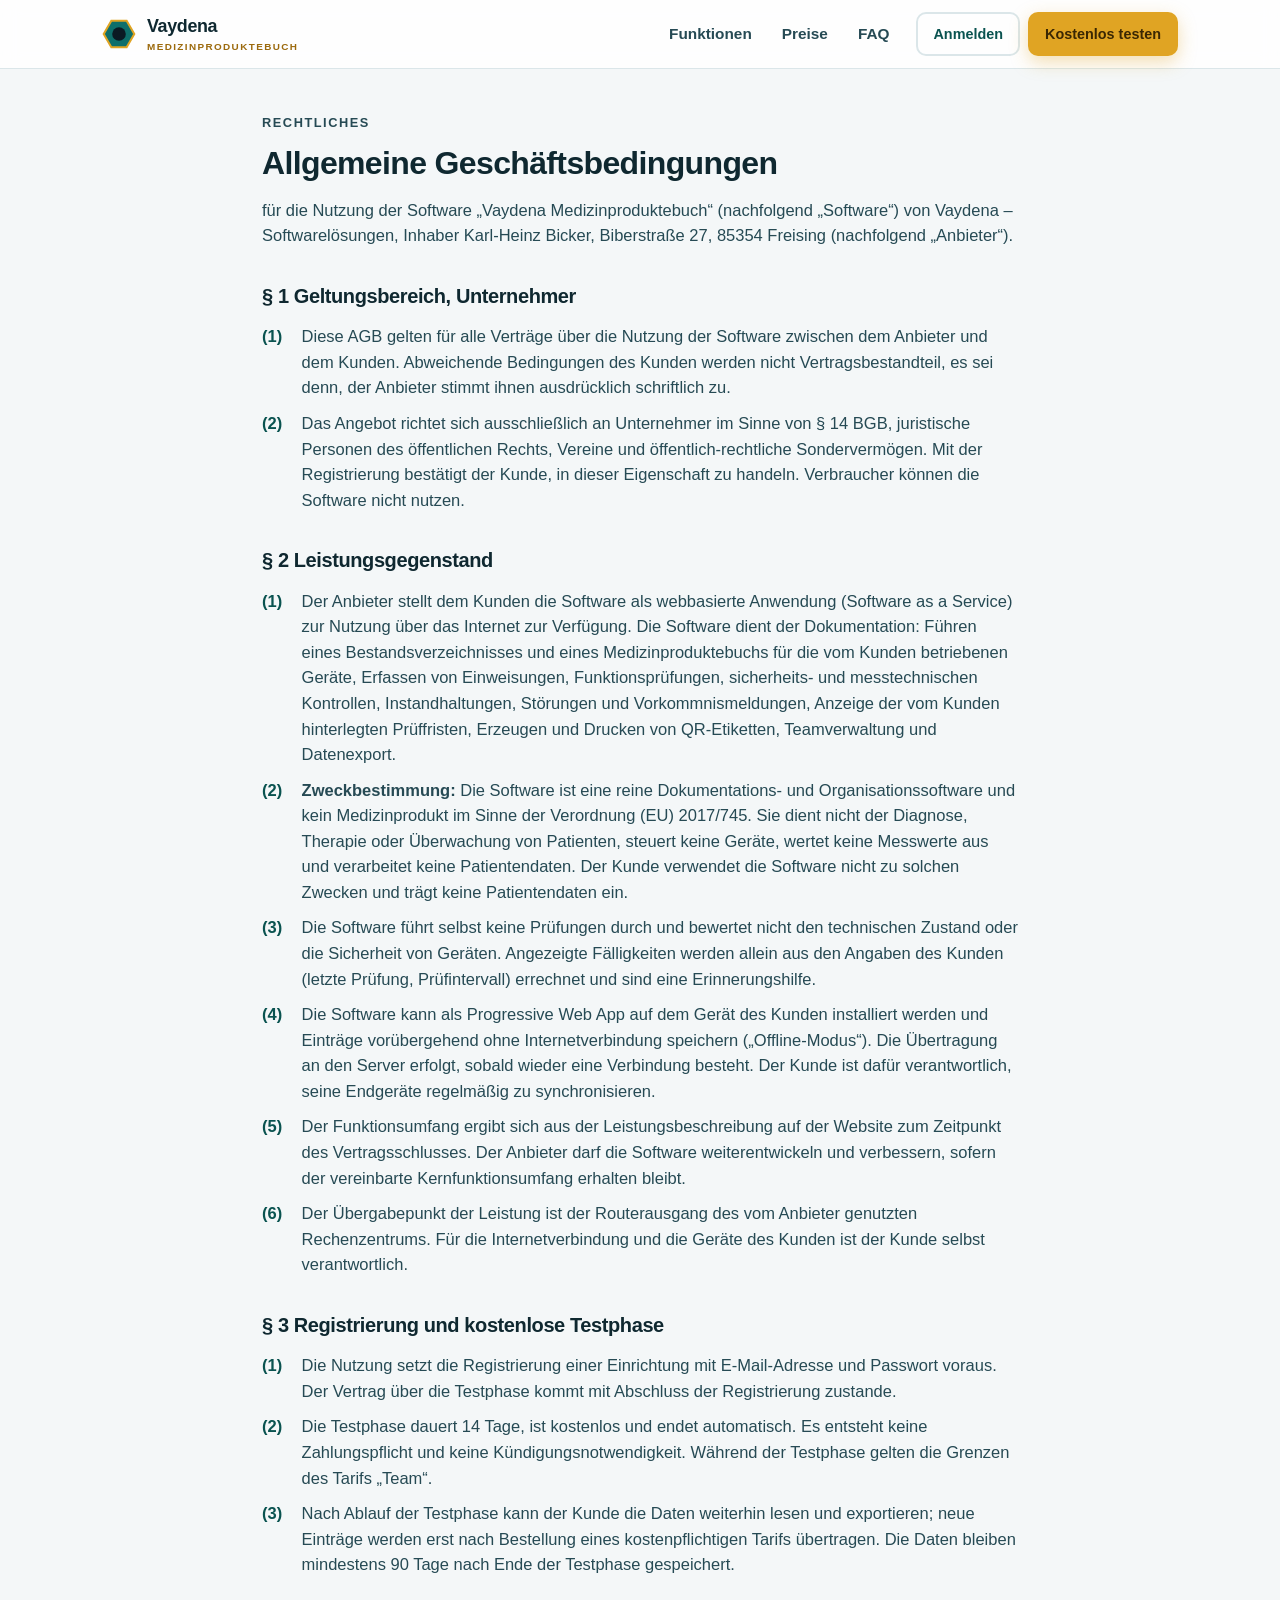
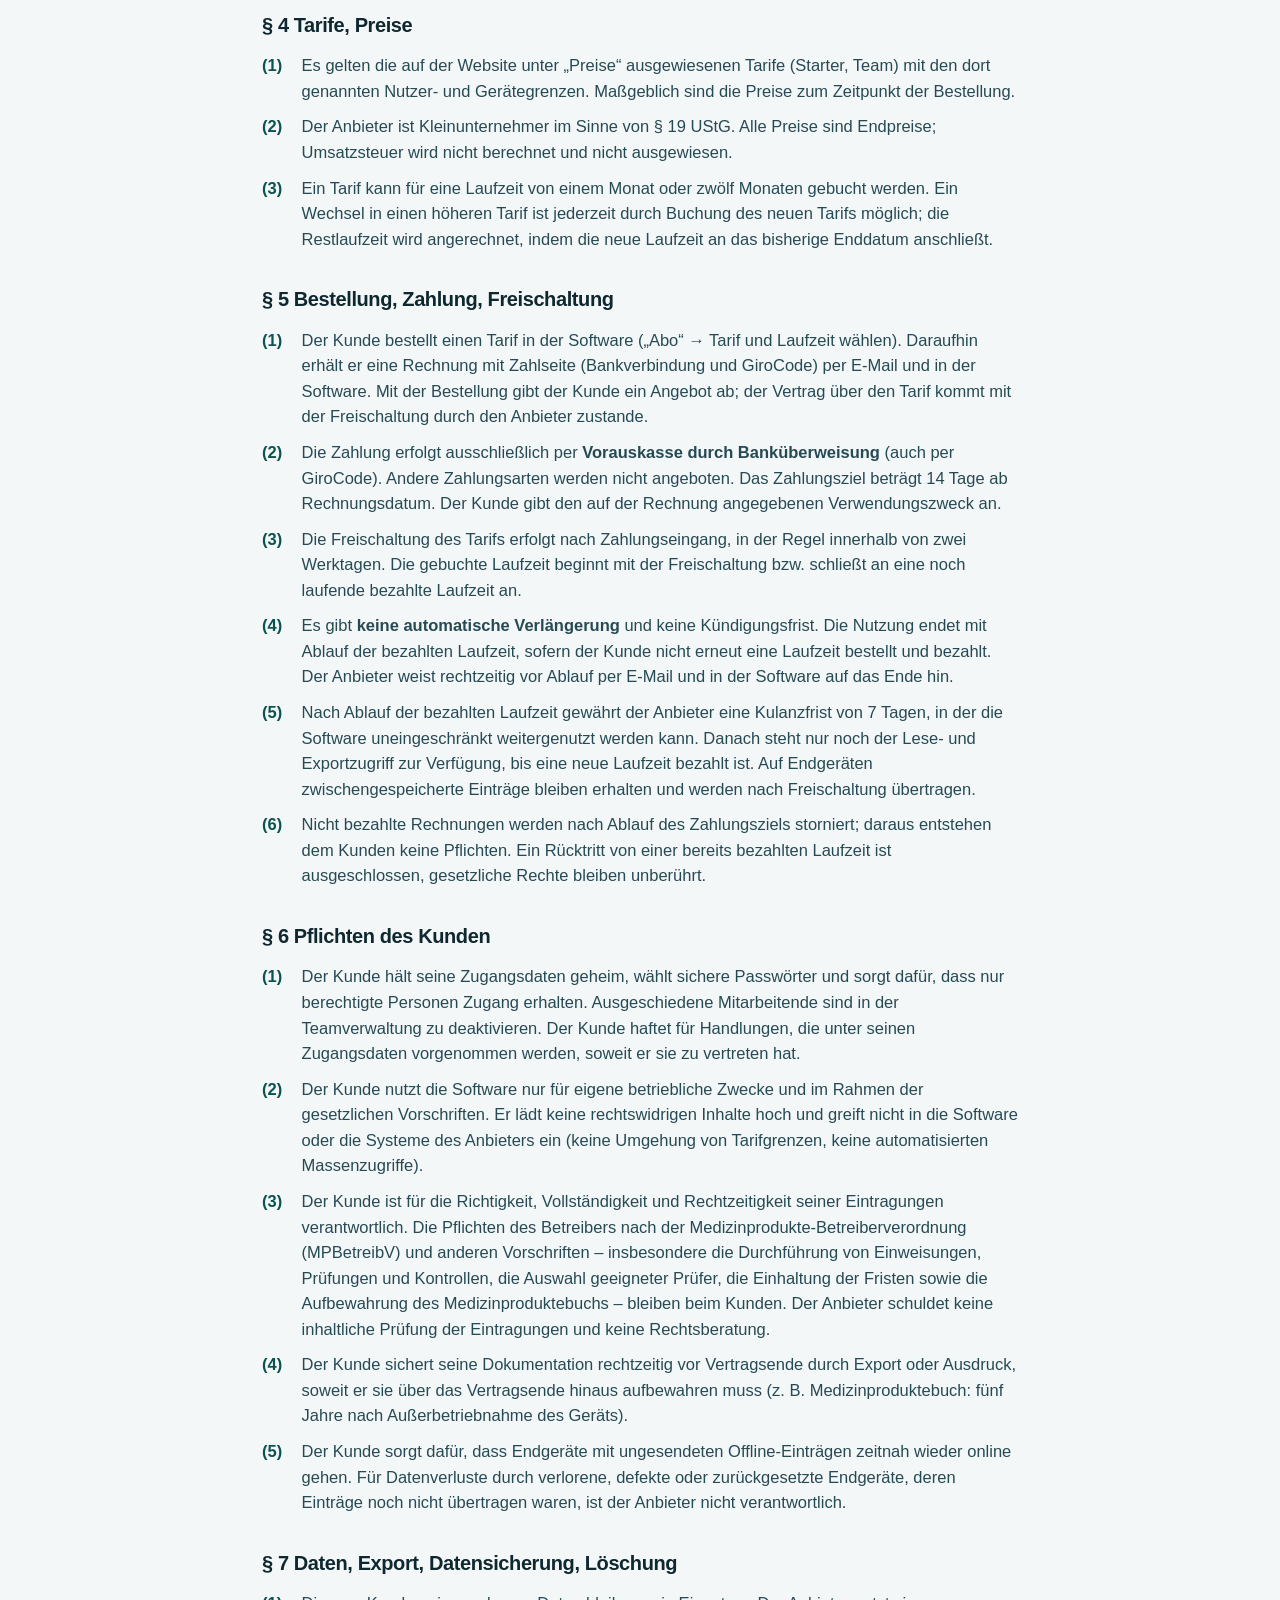
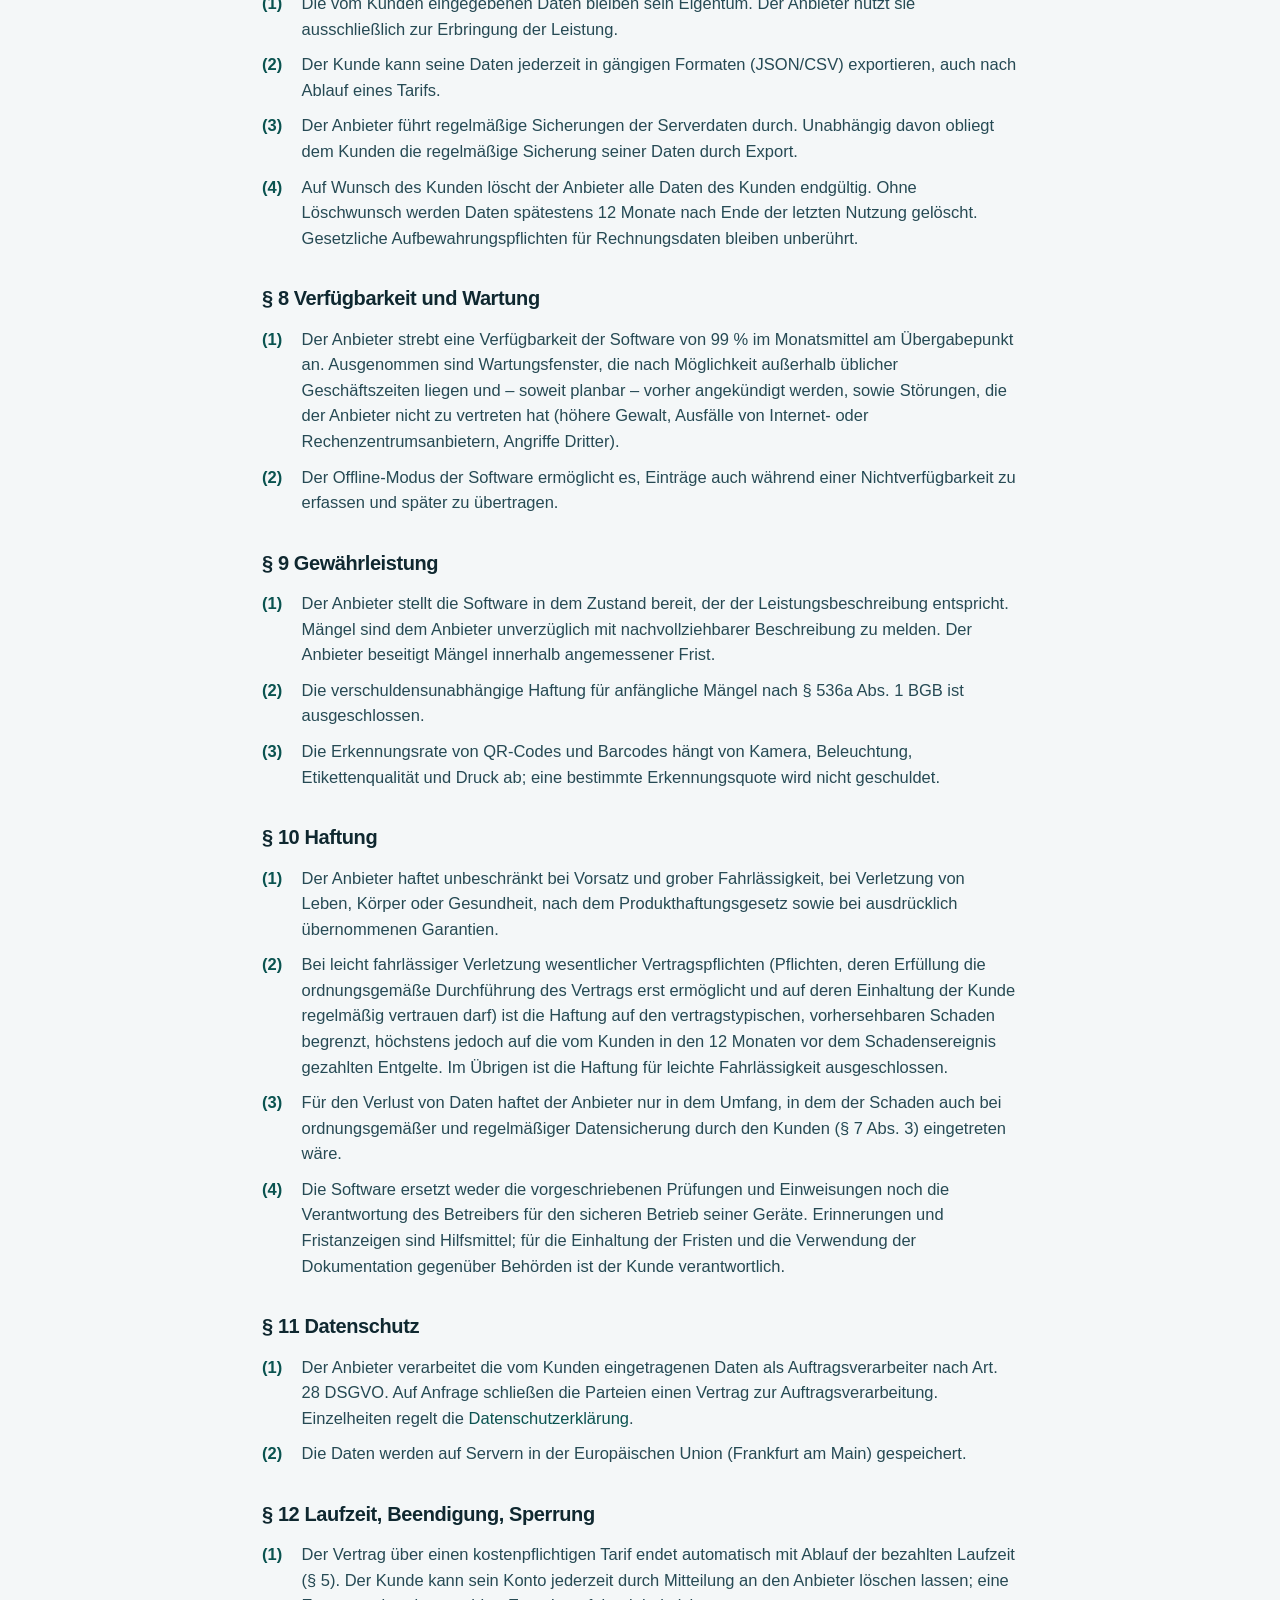
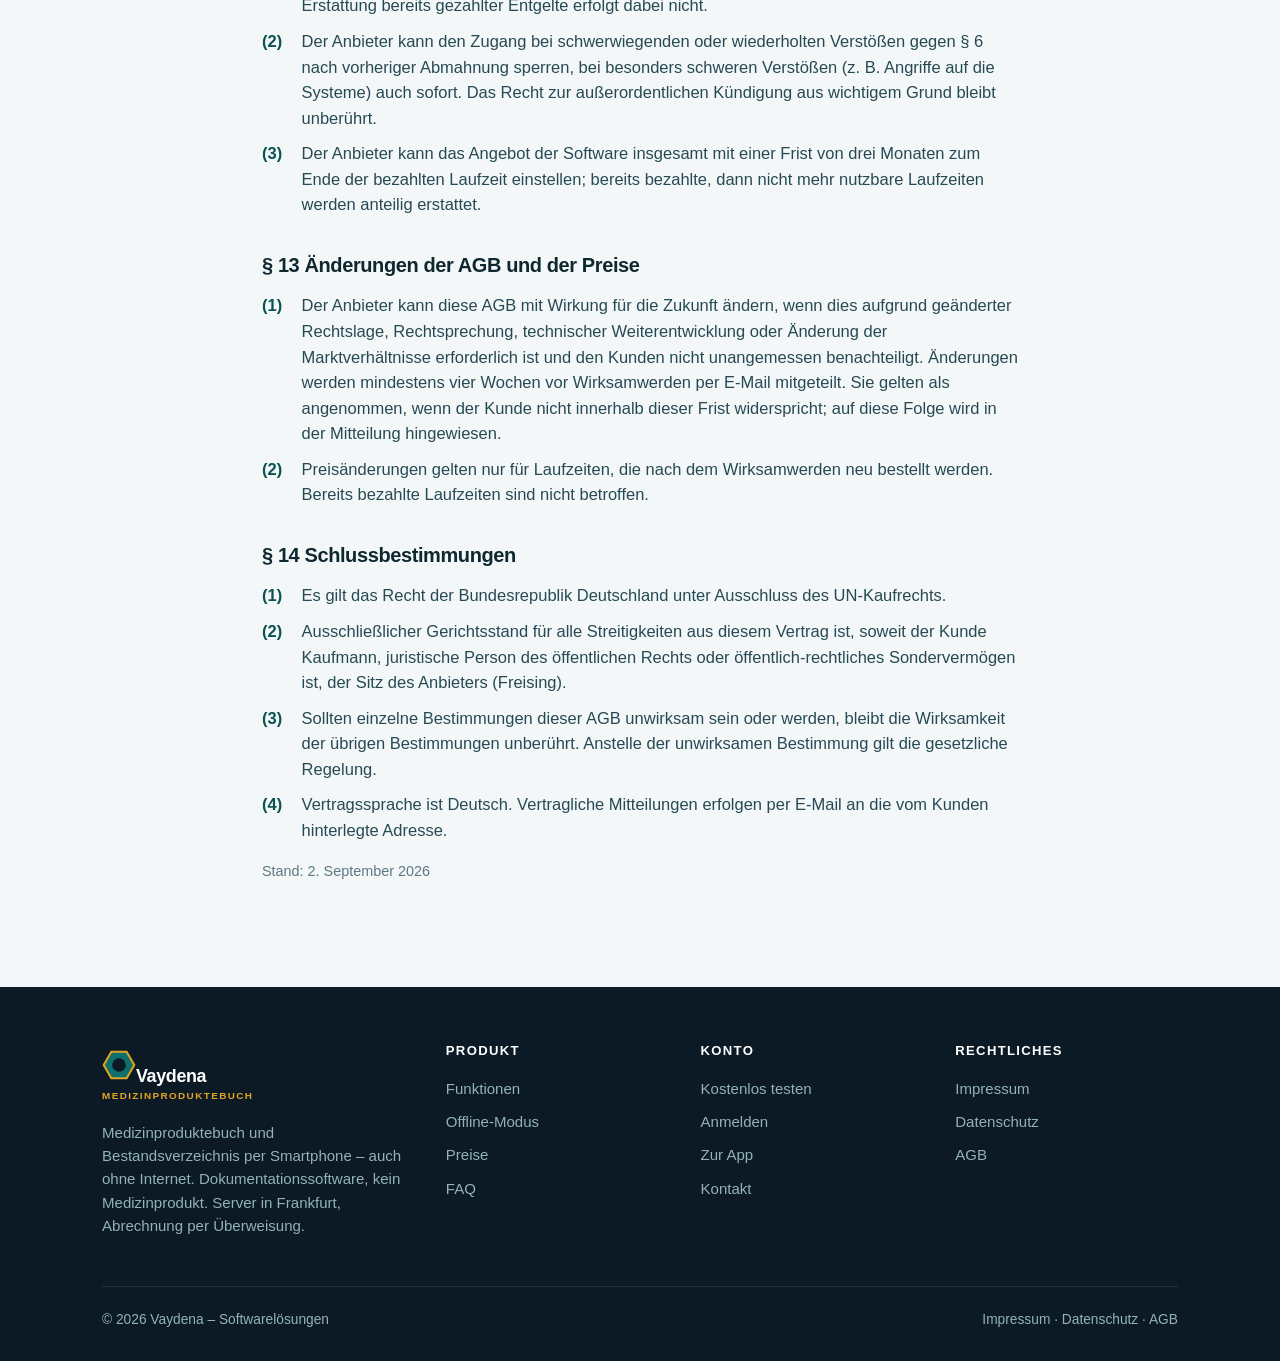
==== agb.html @ ebefd497 "Vaydena Medizinproduktebuch: Erststand (PWA, Edge Functions, Deploy) Co-Authored-By: Claude Opus 5.5" ====
<!doctype html>
<html lang="de">
<head>
<meta charset="utf-8">
<meta name="viewport" content="width=device-width,initial-scale=1">
<title>AGB – Vaydena Medizinproduktebuch</title>
<meta name="description" content="Allgemeine Geschäftsbedingungen für die Nutzung von Vaydena Medizinproduktebuch (B2B-Software als Abo, Zahlung per Überweisung).">
<meta name="robots" content="noindex,follow">
<meta name="theme-color" content="#0b1a24">
<link rel="icon" href="assets/icons/favicon-32.png" sizes="32x32">
<link rel="apple-touch-icon" href="assets/icons/apple-touch-icon.png">
<link rel="stylesheet" href="assets/app.css?v=20261002">
<style>
  .prose{max-width:800px;margin:0 auto;padding:44px 22px 70px}
  .prose h1{font-size:2rem}
  .prose h2{font-size:1.25rem;margin-top:36px}
  .prose p,.prose li{color:var(--ink-2)}
  .prose ol.n{padding-left:0;list-style:none;counter-reset:abs}
  .prose ol.n>li{position:relative;padding-left:2.4em;margin-bottom:10px;counter-increment:abs}
  .prose ol.n>li::before{content:"(" counter(abs) ")";position:absolute;left:0;top:0;font-weight:700;color:var(--primary-d)}
  .prose ul{padding-left:22px}
  .prose .card{background:var(--surface);border:1px solid var(--line);border-radius:var(--radius);padding:22px 26px;box-shadow:var(--shadow-s);margin:18px 0}
  .prose .stand{color:var(--muted);font-size:.9rem}
  .prose table{width:100%;border-collapse:collapse;margin:12px 0 18px;font-size:.95rem;background:var(--surface);border:1px solid var(--line);border-radius:var(--radius-s);overflow:hidden}
  .prose th,.prose td{padding:9px 12px;border-bottom:1px solid var(--line);text-align:left}
  .prose th{background:var(--bg-2);font-size:.8rem;text-transform:uppercase;letter-spacing:.06em;color:var(--muted)}
  .prose tr:last-child td{border-bottom:0}
</style>
</head>
<body>

<header class="site"><div class="wrap">
  <div class="nav">
    <a class="brand" href="index.html"><svg class="logo" viewBox="0 0 40 40" aria-hidden="true"><path d="M38 20 29 35.6H11L2 20 11 4.4h18z" fill="#0e6f6b"/><circle cx="20" cy="20" r="8" fill="#0b1a24"/><path d="M38 20 29 35.6H11L2 20 11 4.4h18z" fill="none" stroke="#e0a423" stroke-width="2.4"/></svg><span>Vaydena<small>Medizinproduktebuch</small></span></a>
    <div class="spacer"></div>
    <nav class="nav-links" aria-label="Hauptnavigation"><a href="index.html#funktionen">Funktionen</a><a href="index.html#preise">Preise</a><a href="index.html#faq">FAQ</a></nav>
    <div class="nav-cta"><a class="btn ghost sm" href="anmelden.html">Anmelden</a><a class="btn gold sm" href="registrieren.html">Kostenlos testen</a></div>
    <button class="nav-toggle" aria-label="Menü öffnen"><svg viewBox="0 0 24 24" fill="none" stroke="currentColor" stroke-width="2.2" stroke-linecap="round"><path d="M4 7h16M4 12h16M4 17h16"/></svg></button>
  </div>
  <div class="mobile-menu"><a href="index.html#funktionen">Funktionen</a><a href="index.html#preise">Preise</a><a href="index.html#faq">FAQ</a><a href="anmelden.html">Anmelden</a></div>
</div></header>

<main class="prose">
  <p class="eyebrow">Rechtliches</p>
  <h1>Allgemeine Geschäftsbedingungen</h1>
  <p>für die Nutzung der Software „Vaydena Medizinproduktebuch“ (nachfolgend „Software“) von Vaydena – Softwarelösungen, Inhaber Karl-Heinz Bicker, Biberstraße 27, 85354 Freising (nachfolgend „Anbieter“).</p>

  <h2>§ 1 Geltungsbereich, Unternehmer</h2>
  <ol class="n">
    <li>Diese AGB gelten für alle Verträge über die Nutzung der Software zwischen dem Anbieter und dem Kunden. Abweichende Bedingungen des Kunden werden nicht Vertragsbestandteil, es sei denn, der Anbieter stimmt ihnen ausdrücklich schriftlich zu.</li>
    <li>Das Angebot richtet sich ausschließlich an Unternehmer im Sinne von § 14 BGB, juristische Personen des öffentlichen Rechts, Vereine und öffentlich-rechtliche Sondervermögen. Mit der Registrierung bestätigt der Kunde, in dieser Eigenschaft zu handeln. Verbraucher können die Software nicht nutzen.</li>
  </ol>

  <h2>§ 2 Leistungsgegenstand</h2>
  <ol class="n">
    <li>Der Anbieter stellt dem Kunden die Software als webbasierte Anwendung (Software as a Service) zur Nutzung über das Internet zur Verfügung. Die Software dient der Dokumentation: Führen eines Bestandsverzeichnisses und eines Medizinproduktebuchs für die vom Kunden betriebenen Geräte, Erfassen von Einweisungen, Funktionsprüfungen, sicherheits- und messtechnischen Kontrollen, Instandhaltungen, Störungen und Vorkommnismeldungen, Anzeige der vom Kunden hinterlegten Prüffristen, Erzeugen und Drucken von QR-Etiketten, Teamverwaltung und Datenexport.</li>
    <li><strong>Zweckbestimmung:</strong> Die Software ist eine reine Dokumentations- und Organisationssoftware und kein Medizinprodukt im Sinne der Verordnung (EU) 2017/745. Sie dient nicht der Diagnose, Therapie oder Überwachung von Patienten, steuert keine Geräte, wertet keine Messwerte aus und verarbeitet keine Patientendaten. Der Kunde verwendet die Software nicht zu solchen Zwecken und trägt keine Patientendaten ein.</li>
    <li>Die Software führt selbst keine Prüfungen durch und bewertet nicht den technischen Zustand oder die Sicherheit von Geräten. Angezeigte Fälligkeiten werden allein aus den Angaben des Kunden (letzte Prüfung, Prüfintervall) errechnet und sind eine Erinnerungshilfe.</li>
    <li>Die Software kann als Progressive Web App auf dem Gerät des Kunden installiert werden und Einträge vorübergehend ohne Internetverbindung speichern („Offline-Modus“). Die Übertragung an den Server erfolgt, sobald wieder eine Verbindung besteht. Der Kunde ist dafür verantwortlich, seine Endgeräte regelmäßig zu synchronisieren.</li>
    <li>Der Funktionsumfang ergibt sich aus der Leistungsbeschreibung auf der Website zum Zeitpunkt des Vertragsschlusses. Der Anbieter darf die Software weiterentwickeln und verbessern, sofern der vereinbarte Kernfunktionsumfang erhalten bleibt.</li>
    <li>Der Übergabepunkt der Leistung ist der Routerausgang des vom Anbieter genutzten Rechenzentrums. Für die Internetverbindung und die Geräte des Kunden ist der Kunde selbst verantwortlich.</li>
  </ol>

  <h2>§ 3 Registrierung und kostenlose Testphase</h2>
  <ol class="n">
    <li>Die Nutzung setzt die Registrierung einer Einrichtung mit E-Mail-Adresse und Passwort voraus. Der Vertrag über die Testphase kommt mit Abschluss der Registrierung zustande.</li>
    <li>Die Testphase dauert 14 Tage, ist kostenlos und endet automatisch. Es entsteht keine Zahlungspflicht und keine Kündigungsnotwendigkeit. Während der Testphase gelten die Grenzen des Tarifs „Team“.</li>
    <li>Nach Ablauf der Testphase kann der Kunde die Daten weiterhin lesen und exportieren; neue Einträge werden erst nach Bestellung eines kostenpflichtigen Tarifs übertragen. Die Daten bleiben mindestens 90 Tage nach Ende der Testphase gespeichert.</li>
  </ol>

  <h2>§ 4 Tarife, Preise</h2>
  <ol class="n">
    <li>Es gelten die auf der Website unter „Preise“ ausgewiesenen Tarife (Starter, Team) mit den dort genannten Nutzer- und Gerätegrenzen. Maßgeblich sind die Preise zum Zeitpunkt der Bestellung.</li>
    <li>Der Anbieter ist Kleinunternehmer im Sinne von § 19 UStG. Alle Preise sind Endpreise; Umsatzsteuer wird nicht berechnet und nicht ausgewiesen.</li>
    <li>Ein Tarif kann für eine Laufzeit von einem Monat oder zwölf Monaten gebucht werden. Ein Wechsel in einen höheren Tarif ist jederzeit durch Buchung des neuen Tarifs möglich; die Restlaufzeit wird angerechnet, indem die neue Laufzeit an das bisherige Enddatum anschließt.</li>
  </ol>

  <h2>§ 5 Bestellung, Zahlung, Freischaltung</h2>
  <ol class="n">
    <li>Der Kunde bestellt einen Tarif in der Software („Abo“ → Tarif und Laufzeit wählen). Daraufhin erhält er eine Rechnung mit Zahlseite (Bankverbindung und GiroCode) per E-Mail und in der Software. Mit der Bestellung gibt der Kunde ein Angebot ab; der Vertrag über den Tarif kommt mit der Freischaltung durch den Anbieter zustande.</li>
    <li>Die Zahlung erfolgt ausschließlich per <strong>Vorauskasse durch Banküberweisung</strong> (auch per GiroCode). Andere Zahlungsarten werden nicht angeboten. Das Zahlungsziel beträgt 14 Tage ab Rechnungsdatum. Der Kunde gibt den auf der Rechnung angegebenen Verwendungszweck an.</li>
    <li>Die Freischaltung des Tarifs erfolgt nach Zahlungseingang, in der Regel innerhalb von zwei Werktagen. Die gebuchte Laufzeit beginnt mit der Freischaltung bzw. schließt an eine noch laufende bezahlte Laufzeit an.</li>
    <li>Es gibt <strong>keine automatische Verlängerung</strong> und keine Kündigungsfrist. Die Nutzung endet mit Ablauf der bezahlten Laufzeit, sofern der Kunde nicht erneut eine Laufzeit bestellt und bezahlt. Der Anbieter weist rechtzeitig vor Ablauf per E-Mail und in der Software auf das Ende hin.</li>
    <li>Nach Ablauf der bezahlten Laufzeit gewährt der Anbieter eine Kulanzfrist von 7 Tagen, in der die Software uneingeschränkt weitergenutzt werden kann. Danach steht nur noch der Lese- und Exportzugriff zur Verfügung, bis eine neue Laufzeit bezahlt ist. Auf Endgeräten zwischengespeicherte Einträge bleiben erhalten und werden nach Freischaltung übertragen.</li>
    <li>Nicht bezahlte Rechnungen werden nach Ablauf des Zahlungsziels storniert; daraus entstehen dem Kunden keine Pflichten. Ein Rücktritt von einer bereits bezahlten Laufzeit ist ausgeschlossen, gesetzliche Rechte bleiben unberührt.</li>
  </ol>

  <h2>§ 6 Pflichten des Kunden</h2>
  <ol class="n">
    <li>Der Kunde hält seine Zugangsdaten geheim, wählt sichere Passwörter und sorgt dafür, dass nur berechtigte Personen Zugang erhalten. Ausgeschiedene Mitarbeitende sind in der Teamverwaltung zu deaktivieren. Der Kunde haftet für Handlungen, die unter seinen Zugangsdaten vorgenommen werden, soweit er sie zu vertreten hat.</li>
    <li>Der Kunde nutzt die Software nur für eigene betriebliche Zwecke und im Rahmen der gesetzlichen Vorschriften. Er lädt keine rechtswidrigen Inhalte hoch und greift nicht in die Software oder die Systeme des Anbieters ein (keine Umgehung von Tarifgrenzen, keine automatisierten Massenzugriffe).</li>
    <li>Der Kunde ist für die Richtigkeit, Vollständigkeit und Rechtzeitigkeit seiner Eintragungen verantwortlich. Die Pflichten des Betreibers nach der Medizinprodukte-Betreiberverordnung (MPBetreibV) und anderen Vorschriften – insbesondere die Durchführung von Einweisungen, Prüfungen und Kontrollen, die Auswahl geeigneter Prüfer, die Einhaltung der Fristen sowie die Aufbewahrung des Medizinproduktebuchs – bleiben beim Kunden. Der Anbieter schuldet keine inhaltliche Prüfung der Eintragungen und keine Rechtsberatung.</li>
    <li>Der Kunde sichert seine Dokumentation rechtzeitig vor Vertragsende durch Export oder Ausdruck, soweit er sie über das Vertragsende hinaus aufbewahren muss (z. B. Medizinproduktebuch: fünf Jahre nach Außerbetriebnahme des Geräts).</li>
    <li>Der Kunde sorgt dafür, dass Endgeräte mit ungesendeten Offline-Einträgen zeitnah wieder online gehen. Für Datenverluste durch verlorene, defekte oder zurückgesetzte Endgeräte, deren Einträge noch nicht übertragen waren, ist der Anbieter nicht verantwortlich.</li>
  </ol>

  <h2>§ 7 Daten, Export, Datensicherung, Löschung</h2>
  <ol class="n">
    <li>Die vom Kunden eingegebenen Daten bleiben sein Eigentum. Der Anbieter nutzt sie ausschließlich zur Erbringung der Leistung.</li>
    <li>Der Kunde kann seine Daten jederzeit in gängigen Formaten (JSON/CSV) exportieren, auch nach Ablauf eines Tarifs.</li>
    <li>Der Anbieter führt regelmäßige Sicherungen der Serverdaten durch. Unabhängig davon obliegt dem Kunden die regelmäßige Sicherung seiner Daten durch Export.</li>
    <li>Auf Wunsch des Kunden löscht der Anbieter alle Daten des Kunden endgültig. Ohne Löschwunsch werden Daten spätestens 12 Monate nach Ende der letzten Nutzung gelöscht. Gesetzliche Aufbewahrungspflichten für Rechnungsdaten bleiben unberührt.</li>
  </ol>

  <h2>§ 8 Verfügbarkeit und Wartung</h2>
  <ol class="n">
    <li>Der Anbieter strebt eine Verfügbarkeit der Software von 99 % im Monatsmittel am Übergabepunkt an. Ausgenommen sind Wartungsfenster, die nach Möglichkeit außerhalb üblicher Geschäftszeiten liegen und – soweit planbar – vorher angekündigt werden, sowie Störungen, die der Anbieter nicht zu vertreten hat (höhere Gewalt, Ausfälle von Internet- oder Rechenzentrumsanbietern, Angriffe Dritter).</li>
    <li>Der Offline-Modus der Software ermöglicht es, Einträge auch während einer Nichtverfügbarkeit zu erfassen und später zu übertragen.</li>
  </ol>

  <h2>§ 9 Gewährleistung</h2>
  <ol class="n">
    <li>Der Anbieter stellt die Software in dem Zustand bereit, der der Leistungsbeschreibung entspricht. Mängel sind dem Anbieter unverzüglich mit nachvollziehbarer Beschreibung zu melden. Der Anbieter beseitigt Mängel innerhalb angemessener Frist.</li>
    <li>Die verschuldensunabhängige Haftung für anfängliche Mängel nach § 536a Abs. 1 BGB ist ausgeschlossen.</li>
    <li>Die Erkennungsrate von QR-Codes und Barcodes hängt von Kamera, Beleuchtung, Etikettenqualität und Druck ab; eine bestimmte Erkennungsquote wird nicht geschuldet.</li>
  </ol>

  <h2>§ 10 Haftung</h2>
  <ol class="n">
    <li>Der Anbieter haftet unbeschränkt bei Vorsatz und grober Fahrlässigkeit, bei Verletzung von Leben, Körper oder Gesundheit, nach dem Produkthaftungsgesetz sowie bei ausdrücklich übernommenen Garantien.</li>
    <li>Bei leicht fahrlässiger Verletzung wesentlicher Vertragspflichten (Pflichten, deren Erfüllung die ordnungsgemäße Durchführung des Vertrags erst ermöglicht und auf deren Einhaltung der Kunde regelmäßig vertrauen darf) ist die Haftung auf den vertragstypischen, vorhersehbaren Schaden begrenzt, höchstens jedoch auf die vom Kunden in den 12 Monaten vor dem Schadensereignis gezahlten Entgelte. Im Übrigen ist die Haftung für leichte Fahrlässigkeit ausgeschlossen.</li>
    <li>Für den Verlust von Daten haftet der Anbieter nur in dem Umfang, in dem der Schaden auch bei ordnungsgemäßer und regelmäßiger Datensicherung durch den Kunden (§ 7 Abs. 3) eingetreten wäre.</li>
    <li>Die Software ersetzt weder die vorgeschriebenen Prüfungen und Einweisungen noch die Verantwortung des Betreibers für den sicheren Betrieb seiner Geräte. Erinnerungen und Fristanzeigen sind Hilfsmittel; für die Einhaltung der Fristen und die Verwendung der Dokumentation gegenüber Behörden ist der Kunde verantwortlich.</li>
  </ol>

  <h2>§ 11 Datenschutz</h2>
  <ol class="n">
    <li>Der Anbieter verarbeitet die vom Kunden eingetragenen Daten als Auftragsverarbeiter nach Art. 28 DSGVO. Auf Anfrage schließen die Parteien einen Vertrag zur Auftragsverarbeitung. Einzelheiten regelt die <a href="datenschutz.html">Datenschutzerklärung</a>.</li>
    <li>Die Daten werden auf Servern in der Europäischen Union (Frankfurt am Main) gespeichert.</li>
  </ol>

  <h2>§ 12 Laufzeit, Beendigung, Sperrung</h2>
  <ol class="n">
    <li>Der Vertrag über einen kostenpflichtigen Tarif endet automatisch mit Ablauf der bezahlten Laufzeit (§ 5). Der Kunde kann sein Konto jederzeit durch Mitteilung an den Anbieter löschen lassen; eine Erstattung bereits gezahlter Entgelte erfolgt dabei nicht.</li>
    <li>Der Anbieter kann den Zugang bei schwerwiegenden oder wiederholten Verstößen gegen § 6 nach vorheriger Abmahnung sperren, bei besonders schweren Verstößen (z. B. Angriffe auf die Systeme) auch sofort. Das Recht zur außerordentlichen Kündigung aus wichtigem Grund bleibt unberührt.</li>
    <li>Der Anbieter kann das Angebot der Software insgesamt mit einer Frist von drei Monaten zum Ende der bezahlten Laufzeit einstellen; bereits bezahlte, dann nicht mehr nutzbare Laufzeiten werden anteilig erstattet.</li>
  </ol>

  <h2>§ 13 Änderungen der AGB und der Preise</h2>
  <ol class="n">
    <li>Der Anbieter kann diese AGB mit Wirkung für die Zukunft ändern, wenn dies aufgrund geänderter Rechtslage, Rechtsprechung, technischer Weiterentwicklung oder Änderung der Marktverhältnisse erforderlich ist und den Kunden nicht unangemessen benachteiligt. Änderungen werden mindestens vier Wochen vor Wirksamwerden per E-Mail mitgeteilt. Sie gelten als angenommen, wenn der Kunde nicht innerhalb dieser Frist widerspricht; auf diese Folge wird in der Mitteilung hingewiesen.</li>
    <li>Preisänderungen gelten nur für Laufzeiten, die nach dem Wirksamwerden neu bestellt werden. Bereits bezahlte Laufzeiten sind nicht betroffen.</li>
  </ol>

  <h2>§ 14 Schlussbestimmungen</h2>
  <ol class="n">
    <li>Es gilt das Recht der Bundesrepublik Deutschland unter Ausschluss des UN-Kaufrechts.</li>
    <li>Ausschließlicher Gerichtsstand für alle Streitigkeiten aus diesem Vertrag ist, soweit der Kunde Kaufmann, juristische Person des öffentlichen Rechts oder öffentlich-rechtliches Sondervermögen ist, der Sitz des Anbieters (Freising).</li>
    <li>Sollten einzelne Bestimmungen dieser AGB unwirksam sein oder werden, bleibt die Wirksamkeit der übrigen Bestimmungen unberührt. Anstelle der unwirksamen Bestimmung gilt die gesetzliche Regelung.</li>
    <li>Vertragssprache ist Deutsch. Vertragliche Mitteilungen erfolgen per E-Mail an die vom Kunden hinterlegte Adresse.</li>
  </ol>

  <p class="stand">Stand: 2. September 2026</p>
</main>

<footer class="site"><div class="wrap">
  <div class="cols">
    <div><a class="brand" href="index.html"><svg class="logo" viewBox="0 0 40 40" aria-hidden="true"><path d="M38 20 29 35.6H11L2 20 11 4.4h18z" fill="#0e6f6b"/><circle cx="20" cy="20" r="8" fill="#0b1a24"/><path d="M38 20 29 35.6H11L2 20 11 4.4h18z" fill="none" stroke="#e0a423" stroke-width="2.4"/></svg><span>Vaydena<small>Medizinproduktebuch</small></span></a><p>Medizinproduktebuch und Bestandsverzeichnis per Smartphone – auch ohne Internet. Dokumentationssoftware, kein Medizinprodukt. Server in Frankfurt, Abrechnung per Überweisung.</p></div>
    <div><h4>Produkt</h4><a href="index.html#funktionen">Funktionen</a><a href="index.html#offline">Offline-Modus</a><a href="index.html#preise">Preise</a><a href="index.html#faq">FAQ</a></div>
    <div><h4>Konto</h4><a href="registrieren.html">Kostenlos testen</a><a href="anmelden.html">Anmelden</a><a href="app.html">Zur App</a><a href="index.html#kontakt">Kontakt</a></div>
    <div><h4>Rechtliches</h4><a href="impressum.html">Impressum</a><a href="datenschutz.html">Datenschutz</a><a href="agb.html">AGB</a></div>
  </div>
  <div class="fbot"><span>© <span data-year>2026</span> Vaydena – Softwarelösungen</span><span><a href="impressum.html">Impressum</a> · <a href="datenschutz.html">Datenschutz</a> · <a href="agb.html">AGB</a></span></div>
</div></footer>

<script src="assets/site.js"></script>
</body>
</html>
---- assets/app.css ----
/* ============================================================
   Vaydena Lager — gemeinsames Design-System (Basis: Vaydena Schulungen)
   Petrol/Teal + Gold/Amber (Marke), dunkles Navy für Hero.
   Keine externen Assets. Systemfonts.
   ============================================================ */
:root{
  --bg:#f4f7f8; --bg-2:#eaf1f2; --surface:#ffffff;
  --ink:#0f2830; --ink-2:#264a54; --muted:#5c7883; --line:#dbe6e9;
  --primary:#0e6f6b; --primary-d:#0a5350; --primary-l:#e3f1ef;
  --gold:#e0a423; --gold-d:#9c6a0d; --gold-l:#fbeecd;
  --navy:#0b1a24; --navy-2:#122b39; --navy-ink:#e6f1f3; --navy-muted:#93b2bb;
  --ok:#1f9d6b; --ok-l:#e4f5ec; --warn:#c47d12;
  --radius:16px; --radius-s:11px; --radius-xs:9px;
  --shadow-s:0 1px 2px rgba(11,26,36,.06),0 2px 8px rgba(11,26,36,.05);
  --shadow-m:0 8px 28px rgba(11,26,36,.10);
  --shadow-l:0 18px 50px rgba(11,26,36,.16);
  --maxw:1120px;
  --font:-apple-system,BlinkMacSystemFont,"Segoe UI",Roboto,"Helvetica Neue",Arial,sans-serif;
}
*{box-sizing:border-box}
html{-webkit-text-size-adjust:100%;scroll-behavior:smooth}
body{
  margin:0;font-family:var(--font);color:var(--ink);background:var(--bg);
  line-height:1.55;font-size:16.5px;-webkit-font-smoothing:antialiased;
}
h1,h2,h3,h4{line-height:1.15;margin:0 0 .5em;color:var(--ink);text-wrap:balance;letter-spacing:-.02em}
h1{font-size:clamp(2rem,4.2vw,3.15rem);font-weight:800}
h2{font-size:clamp(1.55rem,3vw,2.3rem);font-weight:800}
h3{font-size:1.2rem;font-weight:700}
p{margin:0 0 1em}
a{color:var(--primary-d);text-decoration:none}
a:hover{text-decoration:underline}
img{max-width:100%;display:block}
.wrap{max-width:var(--maxw);margin:0 auto;padding:0 22px}
.center{text-align:center}
.muted{color:var(--muted)}
.eyebrow{font-size:.8rem;font-weight:800;letter-spacing:.12em;text-transform:uppercase;color:var(--primary);margin:0 0 12px}
.eyebrow.gold{color:var(--gold-d)}

/* ---------- Buttons ---------- */
.btn{display:inline-flex;align-items:center;gap:9px;font-family:inherit;cursor:pointer;
  font-weight:700;font-size:1rem;padding:13px 22px;border-radius:12px;border:2px solid transparent;
  text-decoration:none;transition:transform .12s ease,box-shadow .12s ease,background .12s;white-space:nowrap}
.btn:hover{text-decoration:none;transform:translateY(-1px)}
.btn:active{transform:translateY(0)}
.btn.primary{background:var(--primary);color:#fff;box-shadow:var(--shadow-s)}
.btn.primary:hover{background:var(--primary-d);box-shadow:var(--shadow-m)}
.btn.gold{background:var(--gold);color:#3a2703;box-shadow:0 6px 18px rgba(224,164,35,.35)}
.btn.gold:hover{background:#eeb130}
.btn.ghost{background:transparent;color:var(--primary-d);border-color:var(--line)}
.btn.ghost:hover{border-color:var(--primary);background:var(--primary-l)}
.btn.ghost.on-navy{color:#fff;border-color:rgba(255,255,255,.28)}
.btn.ghost.on-navy:hover{background:rgba(255,255,255,.08);border-color:rgba(255,255,255,.5)}
.btn.lg{padding:16px 30px;font-size:1.08rem}
.btn.sm{padding:9px 15px;font-size:.9rem;border-radius:10px}
.btn.block{width:100%;justify-content:center}

/* ---------- Header ---------- */
header.site{position:sticky;top:0;z-index:50;background:rgba(255,255,255,.86);
  backdrop-filter:saturate(1.4) blur(10px);border-bottom:1px solid var(--line)}
.nav{display:flex;align-items:center;gap:14px;height:68px}
.brand{display:flex;align-items:center;gap:11px;font-weight:800;font-size:1.12rem;color:var(--ink);letter-spacing:-.02em}
.brand:hover{text-decoration:none}
.brand .logo{width:34px;height:34px;flex:0 0 auto}
.brand small{display:block;font-size:.62rem;font-weight:700;letter-spacing:.14em;text-transform:uppercase;color:var(--gold-d);margin-top:-2px}
.nav .spacer{flex:1}
.nav-links{display:flex;align-items:center;gap:4px}
.nav-links a{padding:9px 13px;border-radius:10px;color:var(--ink-2);font-weight:600;font-size:.96rem}
.nav-links a:hover{background:var(--primary-l);color:var(--primary-d);text-decoration:none}
.nav-cta{display:flex;align-items:center;gap:8px}
.nav-toggle{display:none;background:none;border:0;cursor:pointer;padding:8px;color:var(--ink)}
.nav-toggle svg{width:26px;height:26px}

/* ---------- Hero (dunkles Navy) ---------- */
.hero{position:relative;background:radial-gradient(1100px 520px at 78% -8%,#1c4a4a 0%,transparent 60%),
   linear-gradient(160deg,var(--navy) 0%,var(--navy-2) 100%);color:var(--navy-ink);overflow:hidden}
.hero::after{content:"";position:absolute;right:-90px;top:-90px;width:360px;height:360px;
  background:radial-gradient(circle,rgba(224,164,35,.22),transparent 68%);pointer-events:none}
.hero .wrap{position:relative;padding:74px 22px 84px;display:grid;grid-template-columns:1.05fr .95fr;gap:48px;align-items:center}
.hero h1{color:#fff}
.hero h1 .hl{color:var(--gold);position:relative}
.hero .lead{font-size:1.18rem;color:var(--navy-ink);opacity:.9;max-width:36em;margin-bottom:26px}
.hero .cta-row{display:flex;gap:12px;flex-wrap:wrap;margin-bottom:20px}
.hero .trustline{display:flex;gap:18px;flex-wrap:wrap;color:var(--navy-muted);font-size:.9rem;font-weight:600}
.hero .trustline span{display:flex;align-items:center;gap:7px}
.hero .trustline svg{width:17px;height:17px;color:var(--gold)}

/* ---------- Sections ---------- */
section{padding:70px 0}
section.tight{padding:52px 0}
.sec-head{max-width:40em;margin:0 auto 44px;text-align:center}
.sec-head.left{margin-left:0;text-align:left}
.sec-head p{font-size:1.1rem;color:var(--muted);margin:0}
.alt{background:var(--bg-2)}
.navy-sec{background:linear-gradient(160deg,var(--navy),var(--navy-2));color:var(--navy-ink)}
.navy-sec h2{color:#fff}
.navy-sec .sec-head p{color:var(--navy-muted)}

/* ---------- Logos / Zielgruppen-Band ---------- */
.audience{display:flex;flex-wrap:wrap;justify-content:center;gap:12px 14px}
.audience .chip{display:flex;align-items:center;gap:9px;background:var(--surface);border:1px solid var(--line);
  border-radius:999px;padding:10px 18px;font-weight:700;font-size:.95rem;color:var(--ink-2);box-shadow:var(--shadow-s)}
.audience .chip svg{width:19px;height:19px;color:var(--primary)}

/* ---------- Feature-Grid ---------- */
.grid{display:grid;gap:22px}
.g3{grid-template-columns:repeat(3,1fr)}
.g2{grid-template-columns:repeat(2,1fr)}
.g4{grid-template-columns:repeat(4,1fr)}
.feature{background:var(--surface);border:1px solid var(--line);border-radius:var(--radius);padding:26px;box-shadow:var(--shadow-s)}
.feature .ic{width:46px;height:46px;border-radius:12px;background:var(--primary-l);color:var(--primary-d);
  display:grid;place-items:center;margin-bottom:16px}
.feature .ic svg{width:24px;height:24px}
.feature.gold .ic{background:var(--gold-l);color:var(--gold-d)}
.feature h3{margin-bottom:7px}
.feature p{margin:0;color:var(--muted);font-size:.97rem}

/* ---------- Ablauf-Steps ---------- */
.steps{display:grid;grid-template-columns:repeat(4,1fr);gap:22px;counter-reset:st}
.step{position:relative;padding-top:8px}
.step .n{width:44px;height:44px;border-radius:13px;background:var(--primary);color:#fff;font-weight:800;
  font-size:1.15rem;display:grid;place-items:center;margin-bottom:14px;box-shadow:var(--shadow-s)}
.step h3{font-size:1.08rem;margin-bottom:6px}
.step p{margin:0;color:var(--muted);font-size:.95rem}

/* ---------- Kurskarten ---------- */
.courses{display:grid;grid-template-columns:repeat(3,1fr);gap:24px}
.course{background:var(--surface);border:1px solid var(--line);border-radius:var(--radius);overflow:hidden;
  box-shadow:var(--shadow-s);display:flex;flex-direction:column;transition:transform .14s,box-shadow .14s}
.course:hover{transform:translateY(-3px);box-shadow:var(--shadow-m);text-decoration:none}
.course .thumb{aspect-ratio:16/9;position:relative;background:linear-gradient(160deg,#16323f,#0b1c26);overflow:hidden}
.course .thumb img{width:100%;height:100%;object-fit:cover}
.course .thumb .glow{position:absolute;inset:0;background:radial-gradient(circle at 50% 46%,rgba(224,164,35,.85),transparent 42%)}
.course .cat{position:absolute;top:12px;left:12px;background:rgba(11,26,36,.72);color:#fff;font-size:.72rem;
  font-weight:700;padding:5px 11px;border-radius:999px;letter-spacing:.03em;backdrop-filter:blur(3px)}
.course .lvl{position:absolute;top:12px;right:12px;background:var(--gold);color:#3a2703;font-size:.72rem;
  font-weight:800;padding:5px 11px;border-radius:999px}
.course .body{padding:20px;display:flex;flex-direction:column;flex:1}
.course h3{margin-bottom:8px;font-size:1.14rem}
.course .body p{color:var(--muted);font-size:.94rem;margin:0 0 16px;flex:1}
.course .meta{display:flex;gap:14px;flex-wrap:wrap;color:var(--ink-2);font-size:.86rem;font-weight:600;
  border-top:1px solid var(--line);padding-top:14px}
.course .meta span{display:flex;align-items:center;gap:6px}
.course .meta svg{width:16px;height:16px;color:var(--primary)}
.course.soon{opacity:.72}
.course.soon .thumb{filter:grayscale(.4)}
.ribbon{position:absolute;bottom:12px;left:12px;background:var(--surface);color:var(--muted);font-size:.72rem;
  font-weight:700;padding:5px 11px;border-radius:999px;border:1px solid var(--line)}

/* ---------- Preis-Tarife ---------- */
.tiers{display:grid;grid-template-columns:repeat(3,1fr);gap:20px;align-items:stretch}
.tier{background:var(--surface);border:1px solid var(--line);border-radius:var(--radius);padding:28px 24px;
  display:flex;flex-direction:column;box-shadow:var(--shadow-s);position:relative}
.tier.pop{border-color:var(--primary);box-shadow:0 0 0 3px var(--primary-l),var(--shadow-m);transform:translateY(-6px)}
.tier .badge{position:absolute;top:-13px;left:50%;transform:translateX(-50%);background:var(--primary);color:#fff;
  font-size:.74rem;font-weight:800;letter-spacing:.05em;padding:6px 14px;border-radius:999px;text-transform:uppercase;white-space:nowrap}
.tier .tname{font-size:1.05rem;font-weight:800;color:var(--ink)}
.tier .price{margin:12px 0 4px;font-size:2.5rem;font-weight:800;color:var(--ink);letter-spacing:-.03em;line-height:1}
.tier .price small{font-size:.95rem;font-weight:600;color:var(--muted);letter-spacing:0}
.tier .per{color:var(--muted);font-size:.9rem;margin-bottom:18px;min-height:1.2em}
.tier .desc{color:var(--muted);font-size:.92rem;margin-bottom:18px;min-height:3em}
.tier ul{list-style:none;padding:0;margin:0 0 22px;flex:1}
.tier li{display:flex;gap:10px;align-items:flex-start;padding:7px 0;font-size:.93rem;color:var(--ink-2)}
.tier li svg{width:18px;height:18px;color:var(--ok);flex:0 0 auto;margin-top:2px}
.tier li.off{color:var(--muted);opacity:.7}
.tier li.off svg{color:var(--muted)}
.tier .btn{margin-top:auto}

/* ---------- Vergleichstabelle ---------- */
.cmp-scroll{overflow-x:auto}
table.cmp{width:100%;border-collapse:collapse;min-width:640px;background:var(--surface);
  border:1px solid var(--line);border-radius:var(--radius);overflow:hidden}
table.cmp th,table.cmp td{padding:14px 16px;text-align:center;border-bottom:1px solid var(--line);font-size:.95rem}
table.cmp thead th{background:var(--bg-2);font-weight:800;color:var(--ink)}
table.cmp tbody th{text-align:left;font-weight:600;color:var(--ink-2)}
table.cmp td svg{width:19px;height:19px;color:var(--ok)}
table.cmp td.no{color:var(--muted)}
table.cmp tr:last-child td,table.cmp tr:last-child th{border-bottom:0}
table.cmp .hl{color:var(--primary-d);font-weight:800}

/* ---------- FAQ ---------- */
.faq{max-width:760px;margin:0 auto}
.faq details{background:var(--surface);border:1px solid var(--line);border-radius:var(--radius-s);
  margin-bottom:12px;padding:2px 20px;box-shadow:var(--shadow-s)}
.faq summary{cursor:pointer;font-weight:700;color:var(--ink);padding:16px 0;list-style:none;
  display:flex;justify-content:space-between;gap:14px;align-items:center}
.faq summary::-webkit-details-marker{display:none}
.faq summary .chev{transition:transform .2s;color:var(--primary);flex:0 0 auto}
.faq details[open] summary .chev{transform:rotate(180deg)}
.faq details p{color:var(--muted);margin:0;padding:0 0 18px;font-size:.97rem}

/* ---------- CTA-Band ---------- */
.ctaband{background:linear-gradient(160deg,var(--primary-d),var(--primary));color:#fff;border-radius:22px;
  padding:52px 44px;text-align:center;box-shadow:var(--shadow-m);position:relative;overflow:hidden}
.ctaband::after{content:"";position:absolute;right:-60px;bottom:-80px;width:280px;height:280px;
  background:radial-gradient(circle,rgba(224,164,35,.3),transparent 66%)}
.ctaband h2{color:#fff;position:relative}
.ctaband p{color:rgba(255,255,255,.9);max-width:34em;margin:0 auto 26px;position:relative;font-size:1.1rem}
.ctaband .btn{position:relative}

/* ---------- Formularseiten ---------- */
.authwrap{max-width:1020px;margin:0 auto;padding:46px 22px;display:grid;grid-template-columns:1fr .9fr;gap:44px;align-items:start}
.authcard{background:var(--surface);border:1px solid var(--line);border-radius:var(--radius);padding:32px;box-shadow:var(--shadow-m)}
.field{margin-bottom:16px}
.field label{display:block;font-weight:700;font-size:.9rem;color:var(--ink-2);margin-bottom:6px}
.field input,.field select,.field textarea{width:100%;font-family:inherit;font-size:1rem;padding:12px 14px;
  border:1.5px solid var(--line);border-radius:11px;background:#fdfefe;color:var(--ink)}
.field input:focus,.field select:focus,.field textarea:focus{outline:none;border-color:var(--primary);box-shadow:0 0 0 3px var(--primary-l)}
.field .hint{font-size:.82rem;color:var(--muted);margin-top:5px}
.formnote{font-size:.88rem;color:var(--muted);margin-top:14px}
.aside-list{list-style:none;padding:0;margin:20px 0 0}
.aside-list li{display:flex;gap:11px;align-items:flex-start;padding:9px 0;color:var(--ink-2);font-size:.97rem}
.aside-list li svg{width:20px;height:20px;color:var(--primary);flex:0 0 auto;margin-top:2px}
.msg{padding:13px 16px;border-radius:11px;font-size:.93rem;font-weight:600;margin-bottom:16px;display:none}
.msg.err{background:#fdecec;color:#a32020;border:1px solid #f3c9c9;display:block}
.msg.ok{background:var(--ok-l);color:#136b48;border:1px solid #bfe6d2;display:block}
.msg.info{background:var(--gold-l);color:#8a5a0c;border:1px solid #edd39a;display:block}

/* ---------- Badges ---------- */
.pill{display:inline-flex;align-items:center;gap:6px;font-size:.8rem;font-weight:700;padding:4px 11px;border-radius:999px}
.pill.teal{background:var(--primary-l);color:var(--primary-d)}
.pill.gold{background:var(--gold-l);color:var(--gold-d)}
.pill.ok{background:var(--ok-l);color:#136b48}

/* ---------- Footer ---------- */
footer.site{background:var(--navy);color:var(--navy-muted);padding:56px 0 30px;font-size:.94rem;margin-top:20px}
footer.site .cols{display:grid;grid-template-columns:1.4fr 1fr 1fr 1fr;gap:32px;margin-bottom:34px}
footer.site h4{color:#fff;font-size:.82rem;letter-spacing:.1em;text-transform:uppercase;margin-bottom:14px}
footer.site a{color:var(--navy-muted);display:block;padding:5px 0}
footer.site a:hover{color:#fff}
footer.site .brand{color:#fff;margin-bottom:12px}
footer.site .brand small{color:var(--gold)}
footer.site .fbot{border-top:1px solid rgba(255,255,255,.1);padding-top:22px;display:flex;
  justify-content:space-between;flex-wrap:wrap;gap:12px;color:var(--navy-muted);font-size:.86rem}
footer.site .fbot a{display:inline}

/* ---------- Utilities ---------- */
.hide{display:none!important}
.mt0{margin-top:0}.mb0{margin-bottom:0}
hr.soft{border:0;border-top:1px solid var(--line);margin:0}

/* ---------- Responsive ---------- */
@media (max-width:900px){
  .hero .wrap{grid-template-columns:1fr;gap:34px;padding:56px 22px 64px}
  .g3,.g4,.courses,.tiers{grid-template-columns:repeat(2,1fr)}
  .steps{grid-template-columns:repeat(2,1fr)}
  footer.site .cols{grid-template-columns:1fr 1fr}
  .authwrap{grid-template-columns:1fr}
  .tier.pop{transform:none}
}
@media (max-width:620px){
  .nav-links,.nav-cta .btn.ghost{display:none}
  .nav-toggle{display:block}
  .nav.open+.mobile-menu{display:block}
  .g3,.g4,.g2,.courses,.tiers,.steps{grid-template-columns:1fr}
  footer.site .cols{grid-template-columns:1fr}
  .ctaband{padding:38px 24px}
  section{padding:52px 0}
}
.mobile-menu{display:none;background:var(--surface);border-bottom:1px solid var(--line);padding:12px 22px}
.mobile-menu a{display:block;padding:12px 6px;font-weight:600;color:var(--ink-2);border-bottom:1px solid var(--line)}
.mobile-menu a:last-child{border-bottom:0}
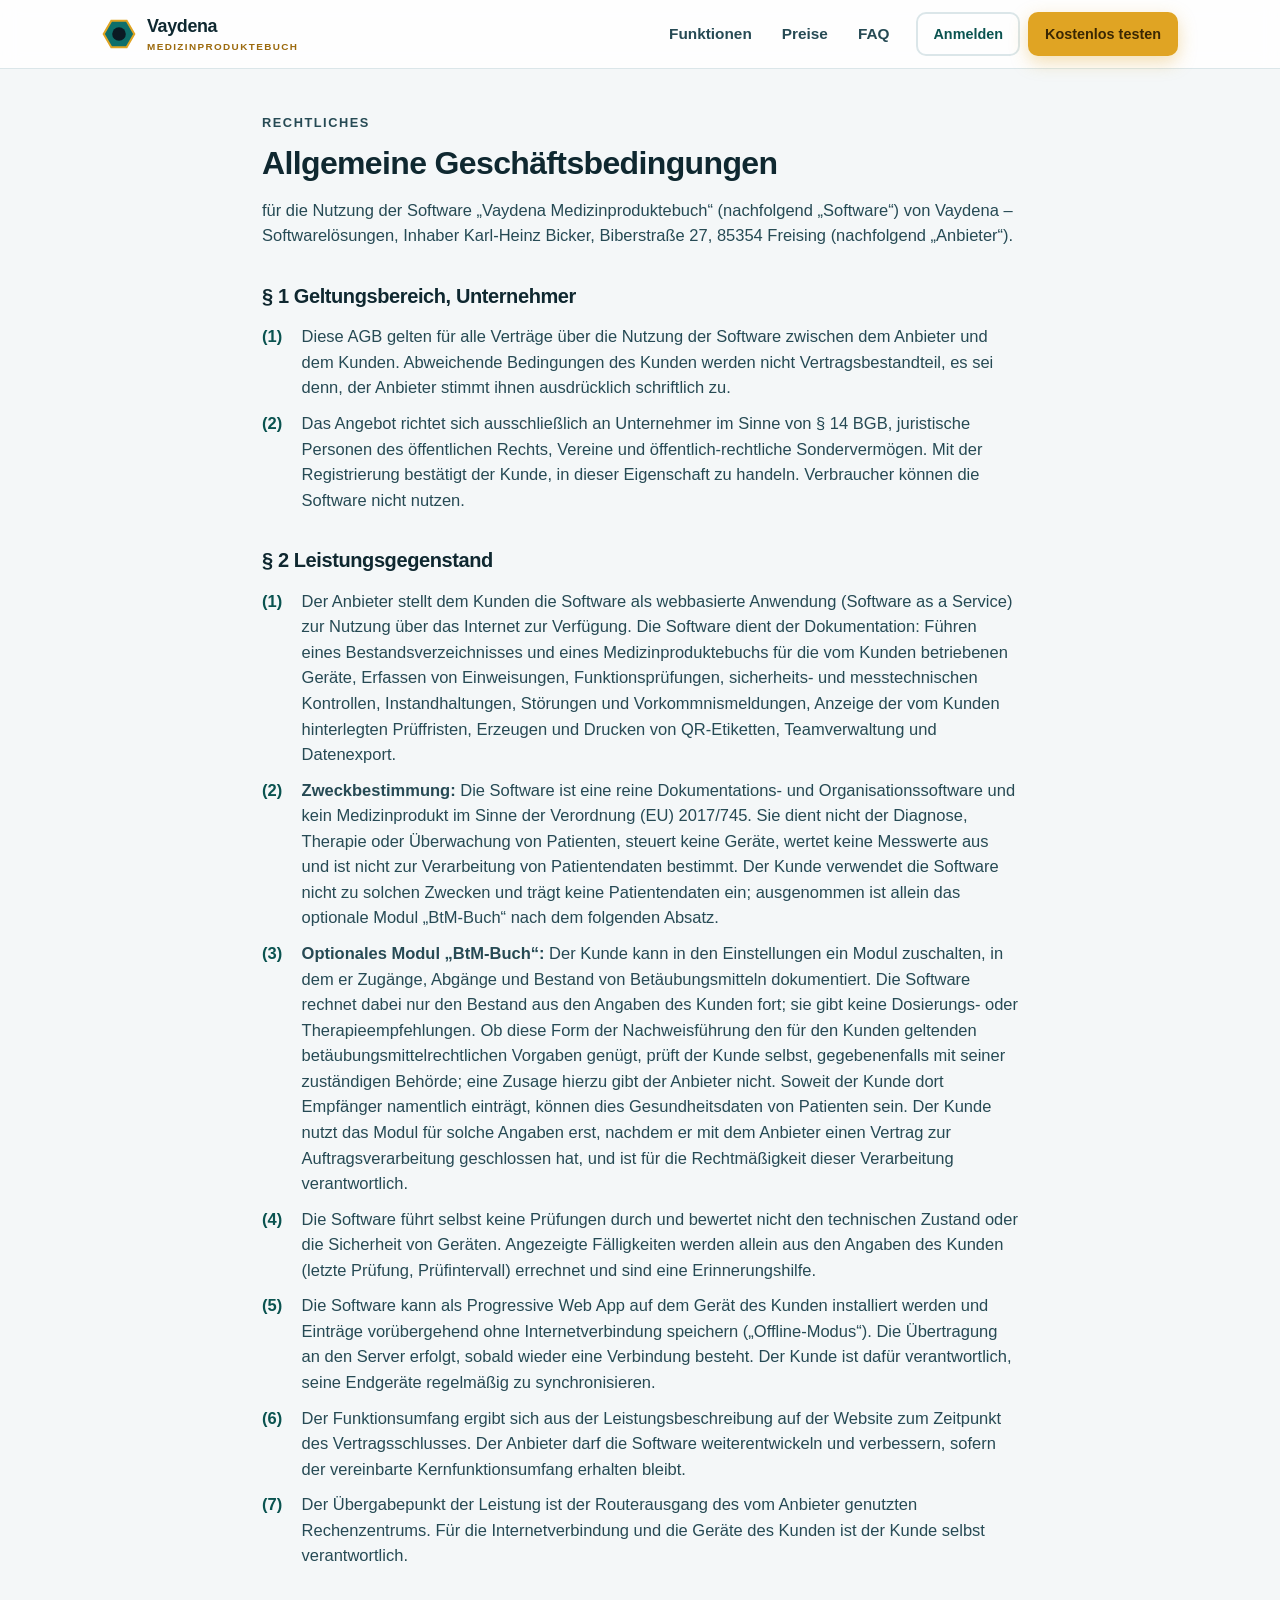
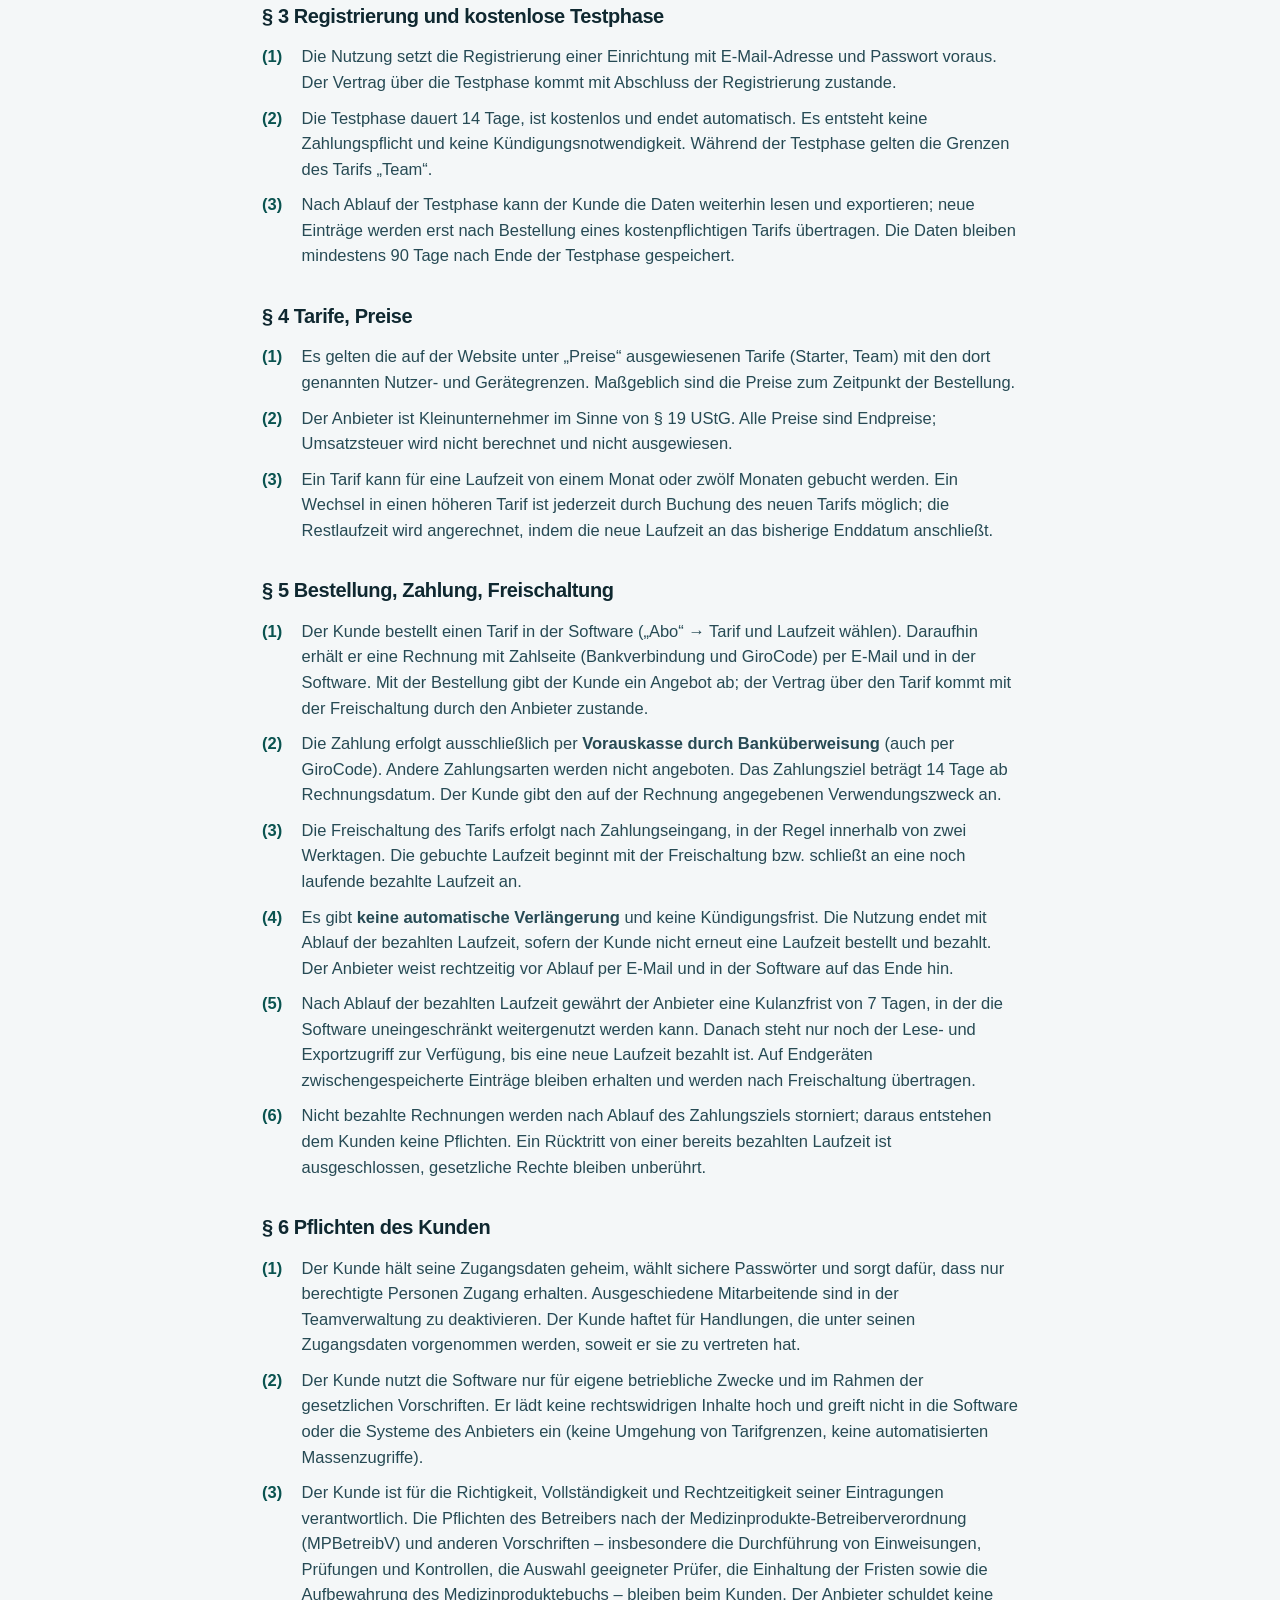
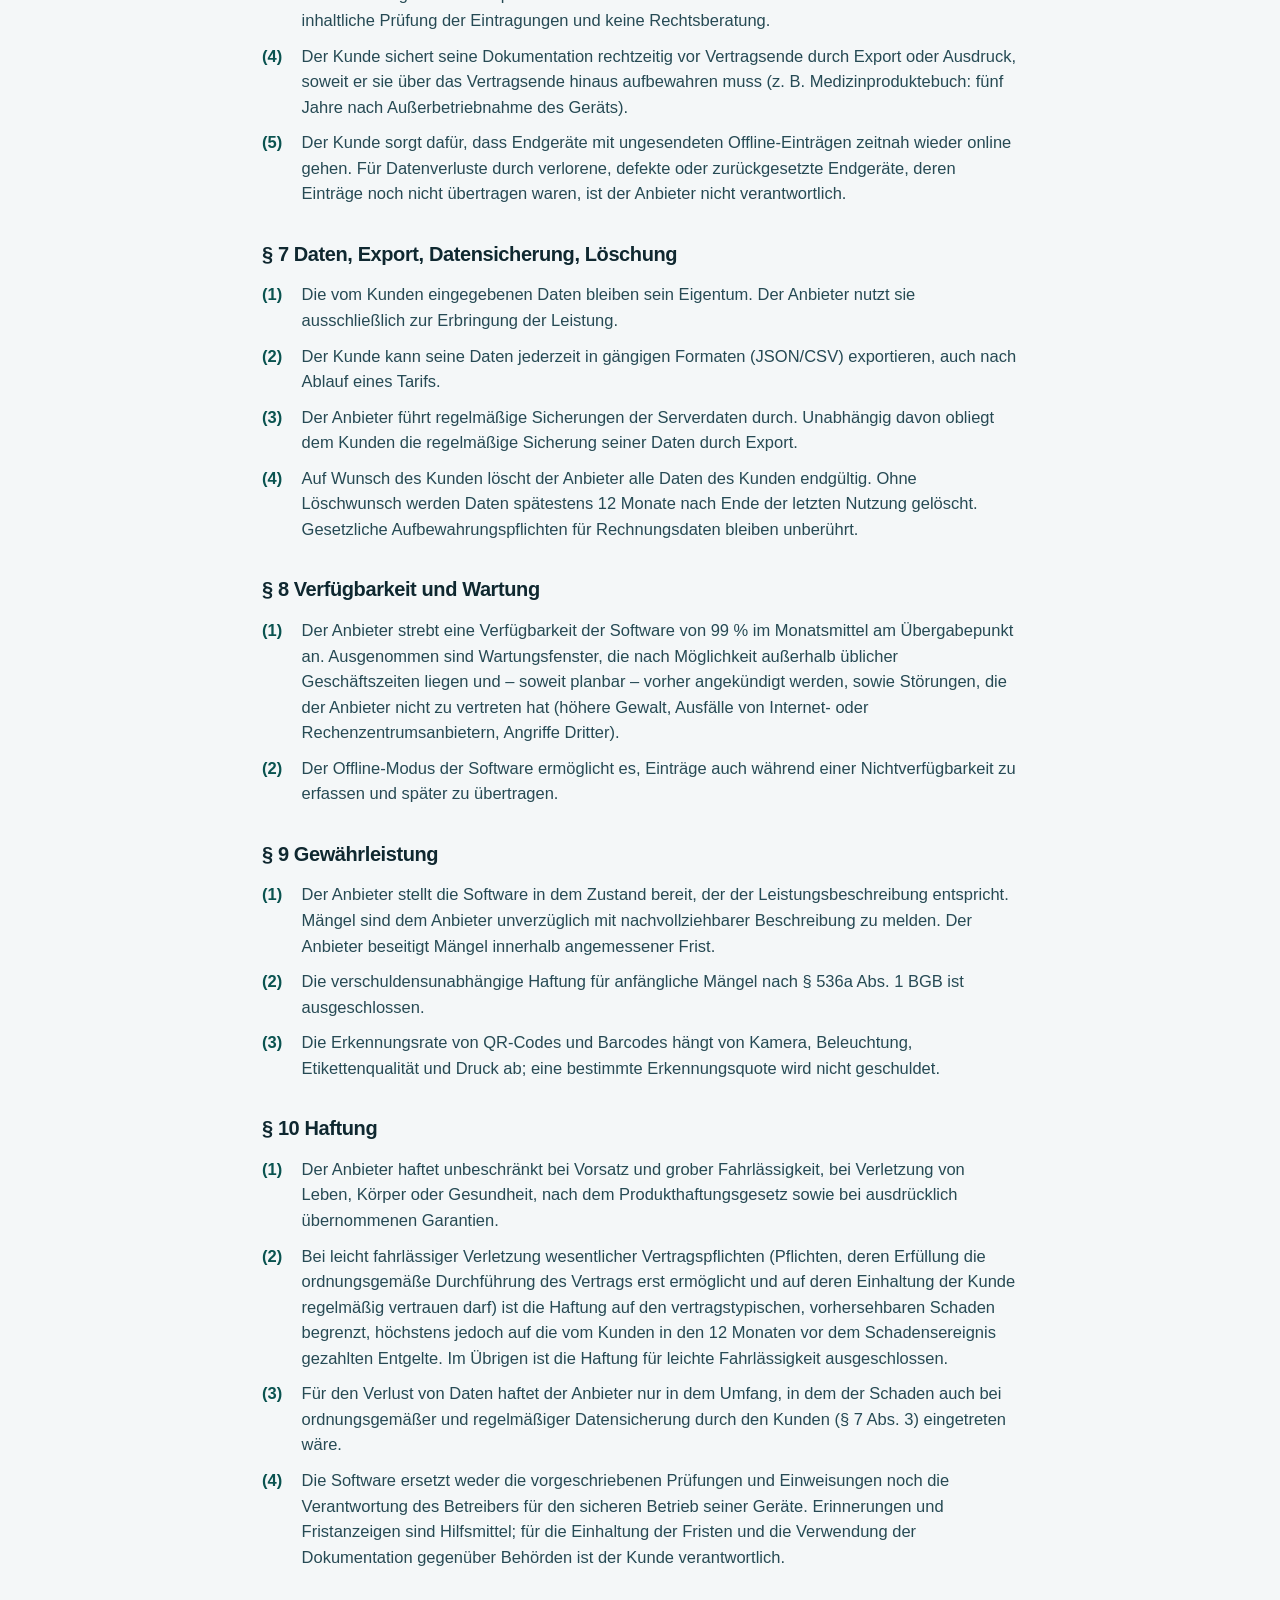
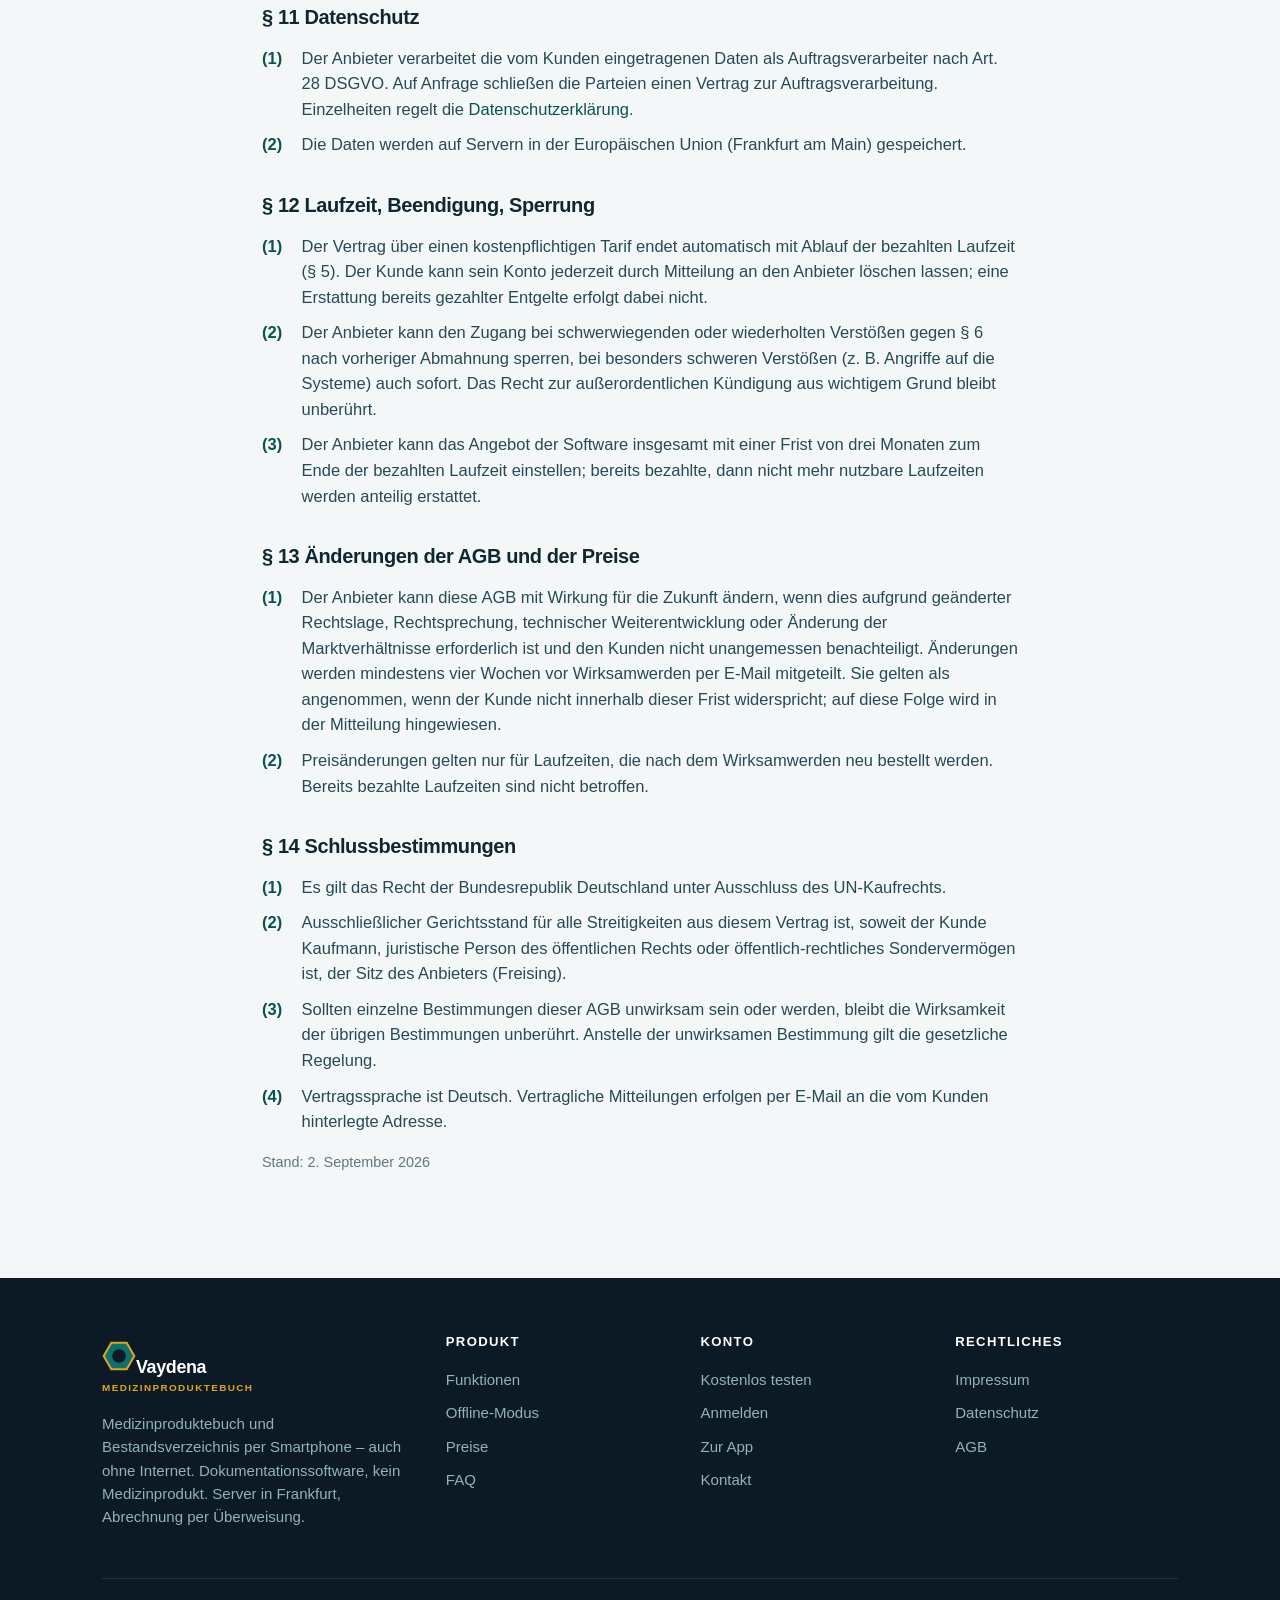
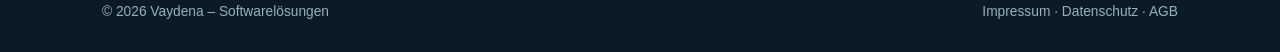
==== commit 415ce718: "BtM-Buch als zuschaltbares Modul (Karteikarte, Zu-/Abgang, Storno, Monatspruefung, Druck, CSV) Serve" ====
--- a/agb.html
+++ b/agb.html
@@ -9,7 +9,7 @@
 <meta name="theme-color" content="#0b1a24">
 <link rel="icon" href="assets/icons/favicon-32.png" sizes="32x32">
 <link rel="apple-touch-icon" href="assets/icons/apple-touch-icon.png">
-<link rel="stylesheet" href="assets/app.css?v=20261002">
+<link rel="stylesheet" href="assets/app.css?v=20261002b">
 <style>
   .prose{max-width:800px;margin:0 auto;padding:44px 22px 70px}
   .prose h1{font-size:2rem}
@@ -54,7 +54,8 @@
   <h2>§ 2 Leistungsgegenstand</h2>
   <ol class="n">
     <li>Der Anbieter stellt dem Kunden die Software als webbasierte Anwendung (Software as a Service) zur Nutzung über das Internet zur Verfügung. Die Software dient der Dokumentation: Führen eines Bestandsverzeichnisses und eines Medizinproduktebuchs für die vom Kunden betriebenen Geräte, Erfassen von Einweisungen, Funktionsprüfungen, sicherheits- und messtechnischen Kontrollen, Instandhaltungen, Störungen und Vorkommnismeldungen, Anzeige der vom Kunden hinterlegten Prüffristen, Erzeugen und Drucken von QR-Etiketten, Teamverwaltung und Datenexport.</li>
-    <li><strong>Zweckbestimmung:</strong> Die Software ist eine reine Dokumentations- und Organisationssoftware und kein Medizinprodukt im Sinne der Verordnung (EU) 2017/745. Sie dient nicht der Diagnose, Therapie oder Überwachung von Patienten, steuert keine Geräte, wertet keine Messwerte aus und verarbeitet keine Patientendaten. Der Kunde verwendet die Software nicht zu solchen Zwecken und trägt keine Patientendaten ein.</li>
+    <li><strong>Zweckbestimmung:</strong> Die Software ist eine reine Dokumentations- und Organisationssoftware und kein Medizinprodukt im Sinne der Verordnung (EU) 2017/745. Sie dient nicht der Diagnose, Therapie oder Überwachung von Patienten, steuert keine Geräte, wertet keine Messwerte aus und ist nicht zur Verarbeitung von Patientendaten bestimmt. Der Kunde verwendet die Software nicht zu solchen Zwecken und trägt keine Patientendaten ein; ausgenommen ist allein das optionale Modul „BtM-Buch“ nach dem folgenden Absatz.</li>
+    <li><strong>Optionales Modul „BtM-Buch“:</strong> Der Kunde kann in den Einstellungen ein Modul zuschalten, in dem er Zugänge, Abgänge und Bestand von Betäubungsmitteln dokumentiert. Die Software rechnet dabei nur den Bestand aus den Angaben des Kunden fort; sie gibt keine Dosierungs- oder Therapieempfehlungen. Ob diese Form der Nachweisführung den für den Kunden geltenden betäubungsmittelrechtlichen Vorgaben genügt, prüft der Kunde selbst, gegebenenfalls mit seiner zuständigen Behörde; eine Zusage hierzu gibt der Anbieter nicht. Soweit der Kunde dort Empfänger namentlich einträgt, können dies Gesundheitsdaten von Patienten sein. Der Kunde nutzt das Modul für solche Angaben erst, nachdem er mit dem Anbieter einen Vertrag zur Auftragsverarbeitung geschlossen hat, und ist für die Rechtmäßigkeit dieser Verarbeitung verantwortlich.</li>
     <li>Die Software führt selbst keine Prüfungen durch und bewertet nicht den technischen Zustand oder die Sicherheit von Geräten. Angezeigte Fälligkeiten werden allein aus den Angaben des Kunden (letzte Prüfung, Prüfintervall) errechnet und sind eine Erinnerungshilfe.</li>
     <li>Die Software kann als Progressive Web App auf dem Gerät des Kunden installiert werden und Einträge vorübergehend ohne Internetverbindung speichern („Offline-Modus“). Die Übertragung an den Server erfolgt, sobald wieder eine Verbindung besteht. Der Kunde ist dafür verantwortlich, seine Endgeräte regelmäßig zu synchronisieren.</li>
     <li>Der Funktionsumfang ergibt sich aus der Leistungsbeschreibung auf der Website zum Zeitpunkt des Vertragsschlusses. Der Anbieter darf die Software weiterentwickeln und verbessern, sofern der vereinbarte Kernfunktionsumfang erhalten bleibt.</li>
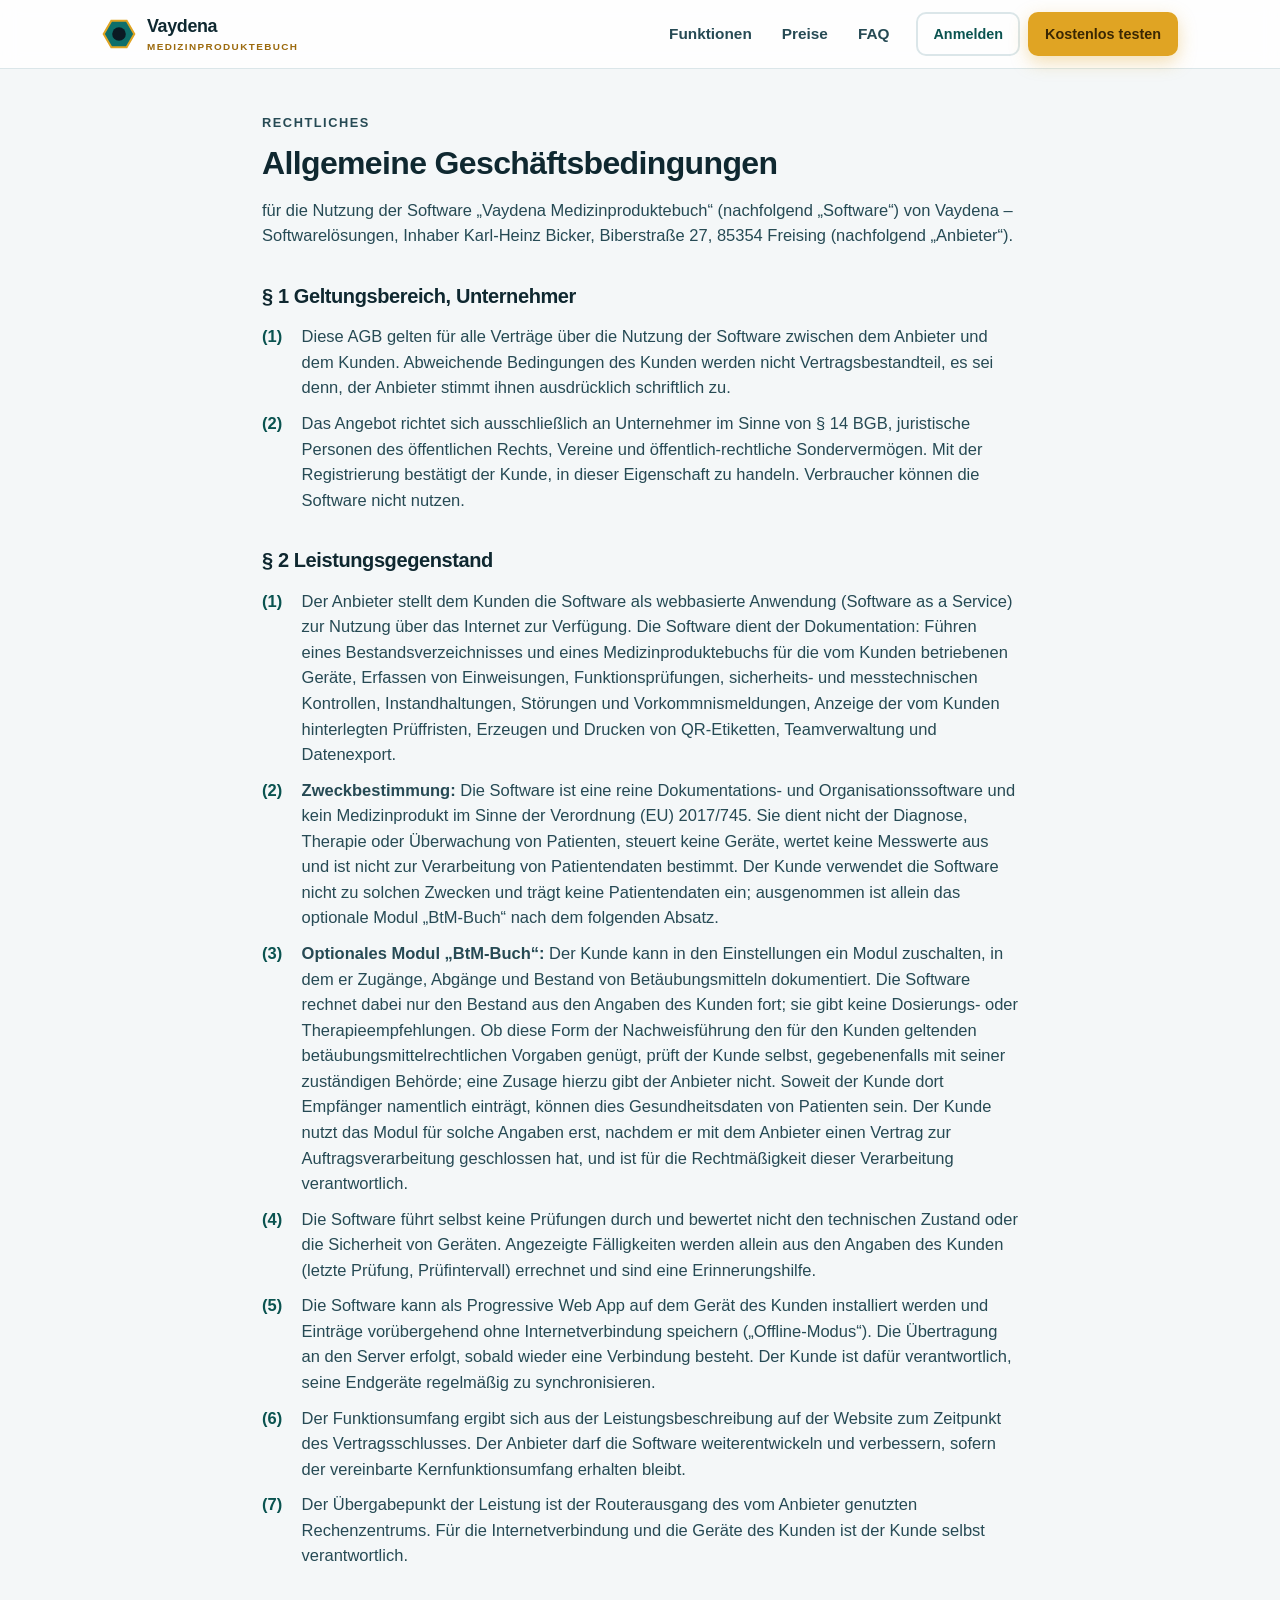
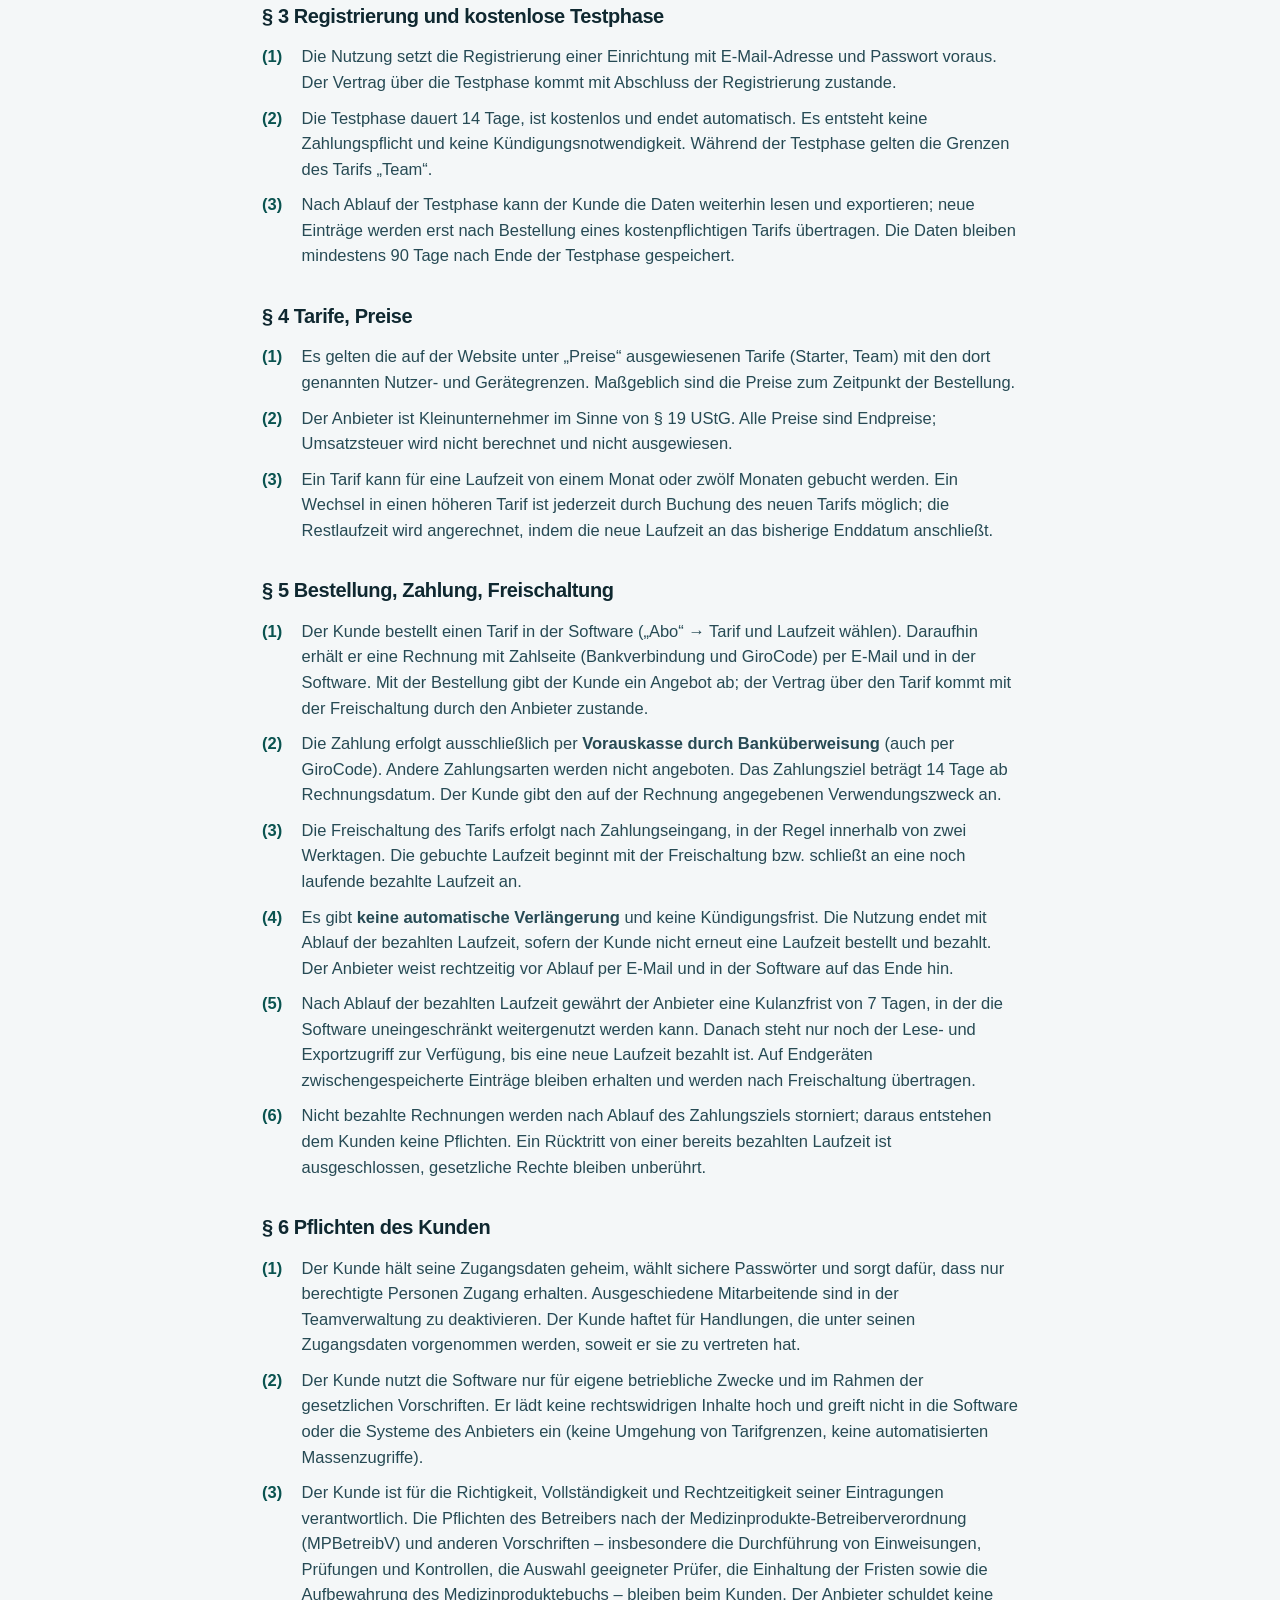
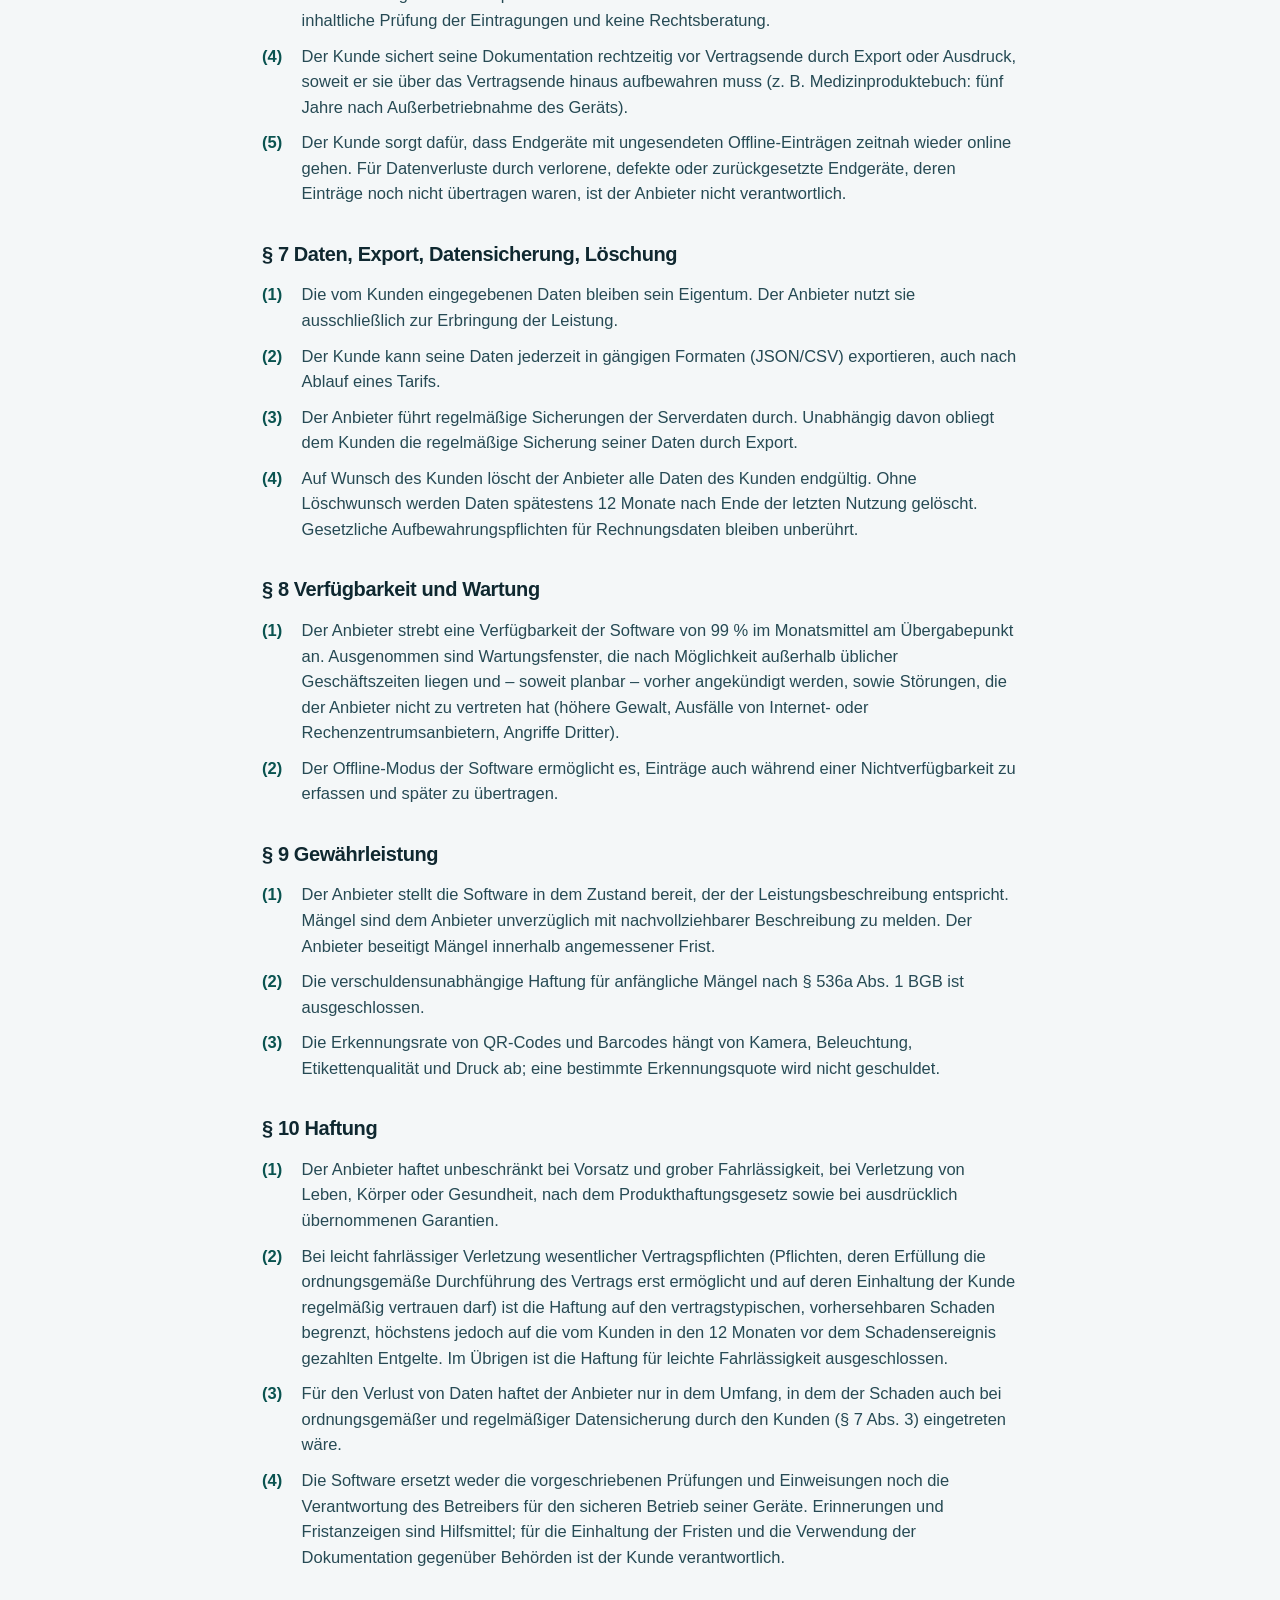
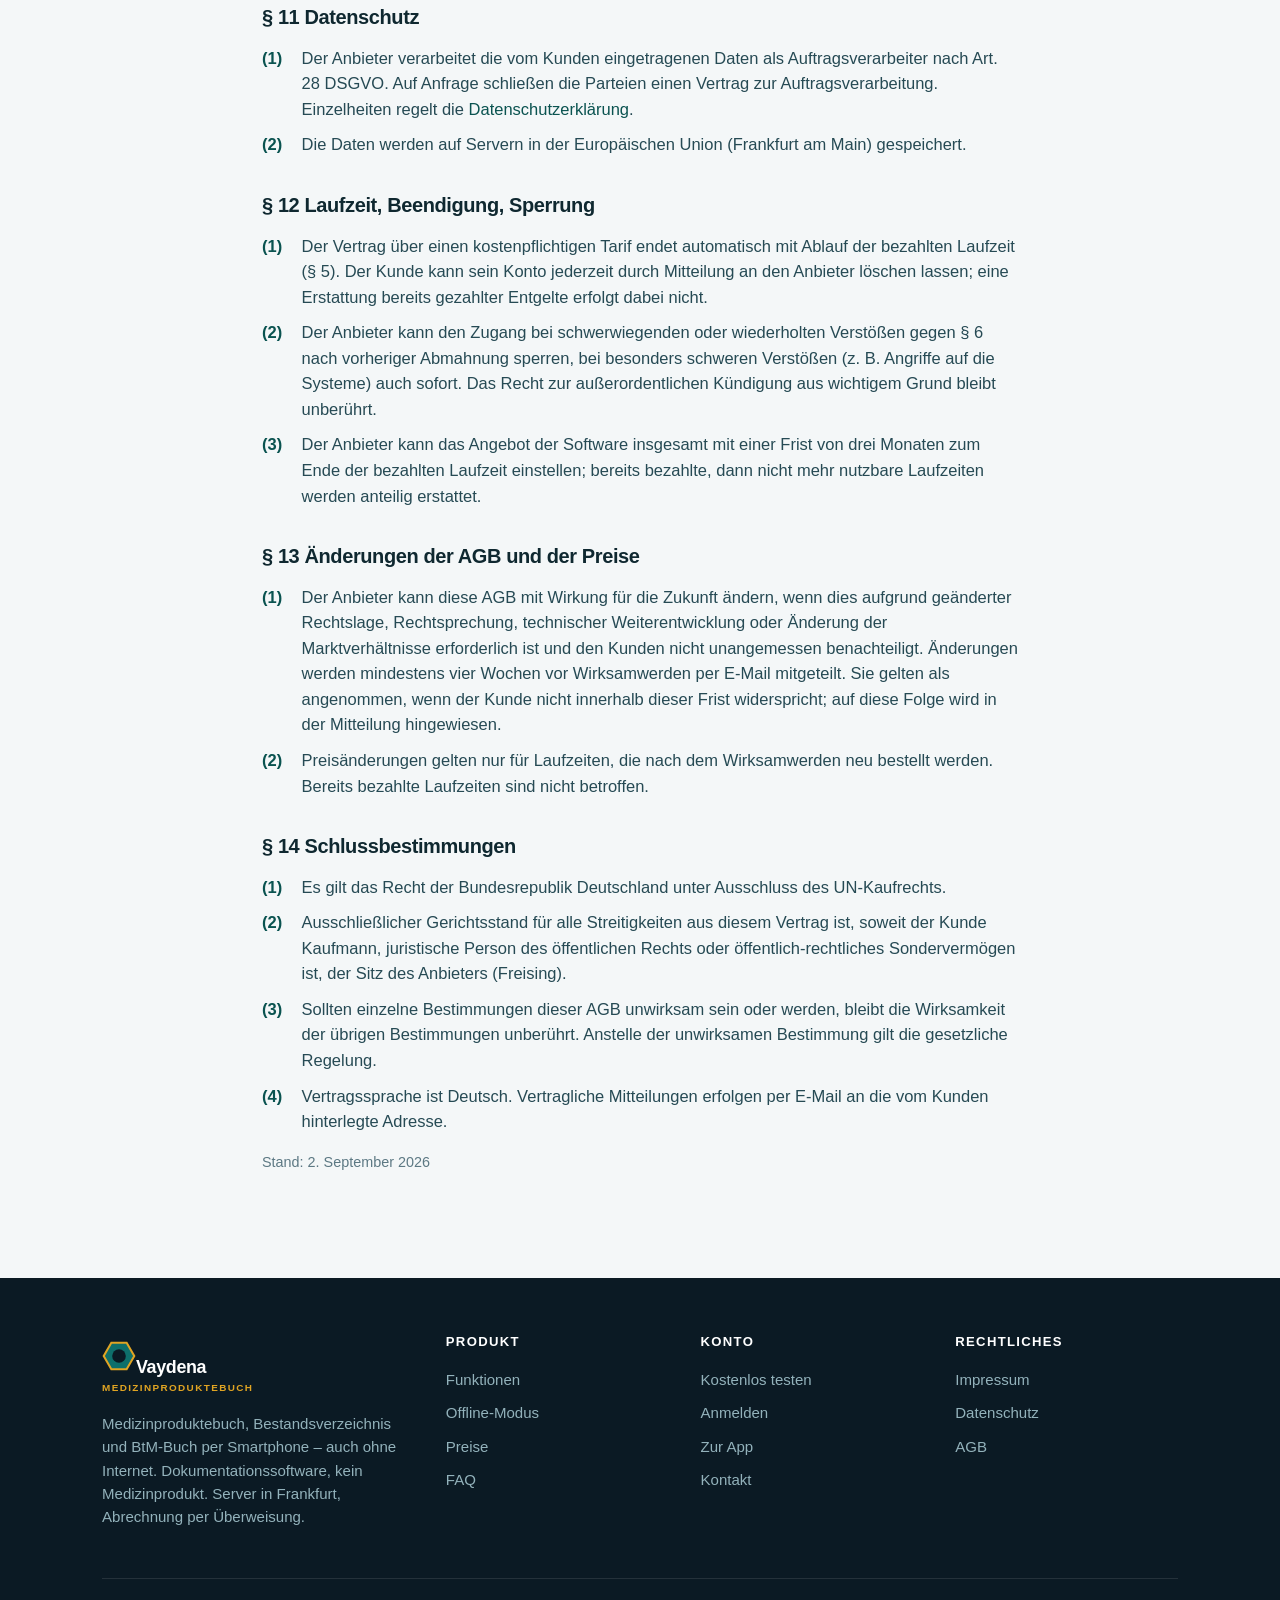
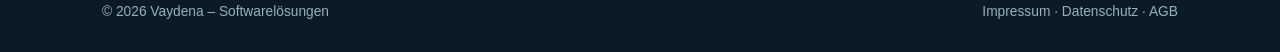
==== commit 50b25edd: "BtM-Buch sichtbar machen: Menüpunkt für Admins, Einschalt-Knopf, Startseite Co-Authored-By: Claude O" ====
--- a/agb.html
+++ b/agb.html
@@ -9,7 +9,7 @@
 <meta name="theme-color" content="#0b1a24">
 <link rel="icon" href="assets/icons/favicon-32.png" sizes="32x32">
 <link rel="apple-touch-icon" href="assets/icons/apple-touch-icon.png">
-<link rel="stylesheet" href="assets/app.css?v=20261002b">
+<link rel="stylesheet" href="assets/app.css?v=20261002c">
 <style>
   .prose{max-width:800px;margin:0 auto;padding:44px 22px 70px}
   .prose h1{font-size:2rem}
@@ -156,7 +156,7 @@
 
 <footer class="site"><div class="wrap">
   <div class="cols">
-    <div><a class="brand" href="index.html"><svg class="logo" viewBox="0 0 40 40" aria-hidden="true"><path d="M38 20 29 35.6H11L2 20 11 4.4h18z" fill="#0e6f6b"/><circle cx="20" cy="20" r="8" fill="#0b1a24"/><path d="M38 20 29 35.6H11L2 20 11 4.4h18z" fill="none" stroke="#e0a423" stroke-width="2.4"/></svg><span>Vaydena<small>Medizinproduktebuch</small></span></a><p>Medizinproduktebuch und Bestandsverzeichnis per Smartphone – auch ohne Internet. Dokumentationssoftware, kein Medizinprodukt. Server in Frankfurt, Abrechnung per Überweisung.</p></div>
+    <div><a class="brand" href="index.html"><svg class="logo" viewBox="0 0 40 40" aria-hidden="true"><path d="M38 20 29 35.6H11L2 20 11 4.4h18z" fill="#0e6f6b"/><circle cx="20" cy="20" r="8" fill="#0b1a24"/><path d="M38 20 29 35.6H11L2 20 11 4.4h18z" fill="none" stroke="#e0a423" stroke-width="2.4"/></svg><span>Vaydena<small>Medizinproduktebuch</small></span></a><p>Medizinproduktebuch, Bestandsverzeichnis und BtM-Buch per Smartphone – auch ohne Internet. Dokumentationssoftware, kein Medizinprodukt. Server in Frankfurt, Abrechnung per Überweisung.</p></div>
     <div><h4>Produkt</h4><a href="index.html#funktionen">Funktionen</a><a href="index.html#offline">Offline-Modus</a><a href="index.html#preise">Preise</a><a href="index.html#faq">FAQ</a></div>
     <div><h4>Konto</h4><a href="registrieren.html">Kostenlos testen</a><a href="anmelden.html">Anmelden</a><a href="app.html">Zur App</a><a href="index.html#kontakt">Kontakt</a></div>
     <div><h4>Rechtliches</h4><a href="impressum.html">Impressum</a><a href="datenschutz.html">Datenschutz</a><a href="agb.html">AGB</a></div>
